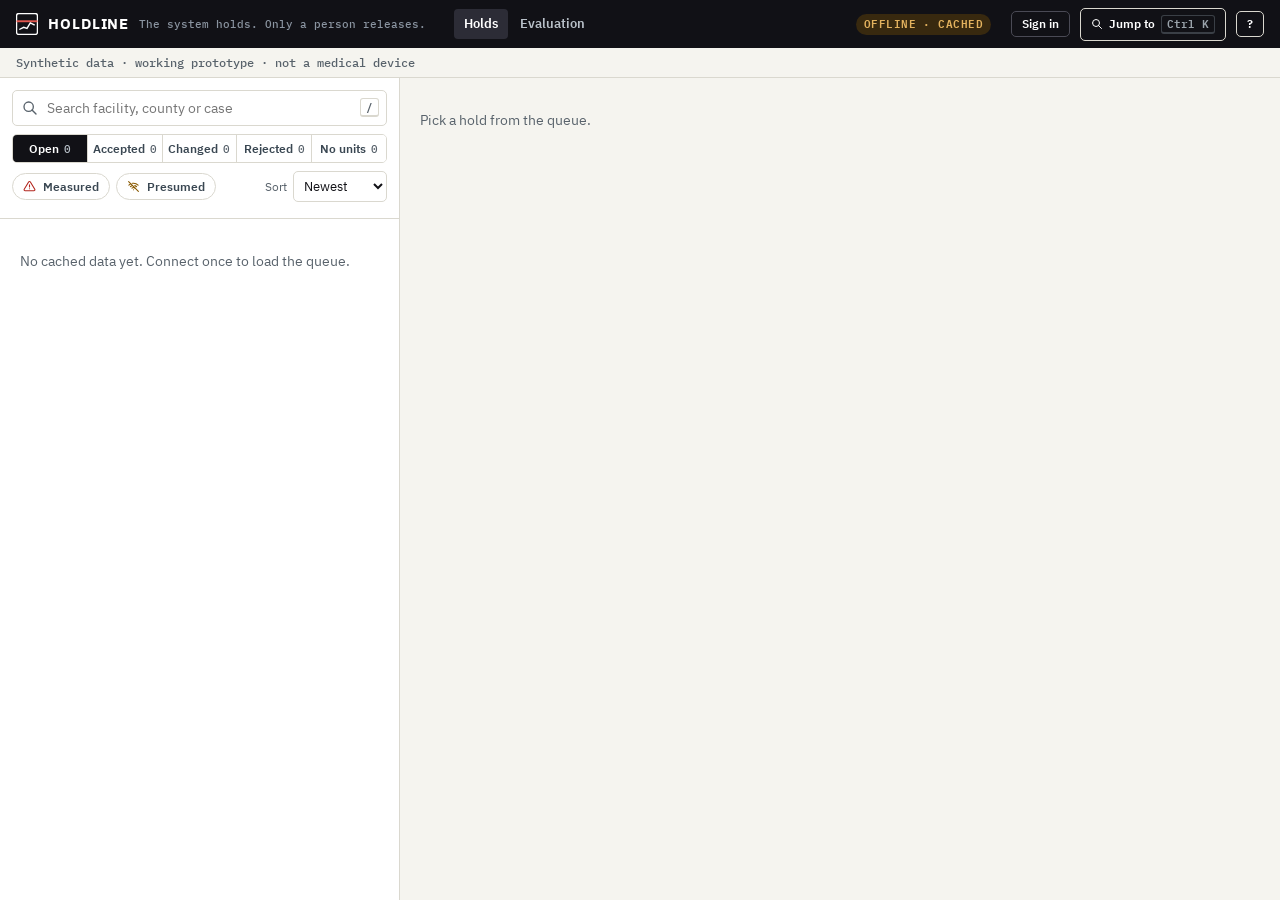
==== holdline/static/index.html @ f1679ca3 "Slide to release (85 % or flick projection, springs back, End+Enter, reduced-motion snap) as the onl" ====
<!doctype html><html lang="en"><head><meta charset="utf-8"><meta name="viewport" content="width=device-width,initial-scale=1">
<title>HOLDLINE · cold chain hold queue</title><link rel="stylesheet" href="fonts.css"><link rel="stylesheet" href="tokens.css"><link rel="stylesheet" href="app.css">
<link rel="stylesheet" href="phone.css"></head>
<body class="layout-split">
<!-- Icons: Tabler Icons, MIT, see LICENSE-tabler.txt -->
<svg class="sprite" aria-hidden="true" focusable="false"><symbol id="i-ex" viewBox="0 0 24 24" fill="none" stroke="currentColor" stroke-width="2" stroke-linecap="round" stroke-linejoin="round"><path d="M12 9v4" /><path d="M10.363 3.591l-8.106 13.534a1.914 1.914 0 0 0 1.636 2.871h16.214a1.914 1.914 0 0 0 1.636 -2.87l-8.106 -13.536a1.914 1.914 0 0 0 -3.274 0" /><path d="M12 16h.01" /></symbol><symbol id="i-gap" viewBox="0 0 24 24" fill="none" stroke="currentColor" stroke-width="2" stroke-linecap="round" stroke-linejoin="round"><path d="M12 18l.01 0" /><path d="M9.172 15.172a4 4 0 0 1 5.656 0" /><path d="M6.343 12.343a7.963 7.963 0 0 1 3.864 -2.14m4.163 .155a7.965 7.965 0 0 1 3.287 2" /><path d="M3.515 9.515a12 12 0 0 1 3.544 -2.455m3.101 -.92a12 12 0 0 1 10.325 3.374" /><path d="M3 3l18 18" /></symbol><symbol id="i-search" viewBox="0 0 24 24" fill="none" stroke="currentColor" stroke-width="2" stroke-linecap="round" stroke-linejoin="round"><path d="M3 10a7 7 0 1 0 14 0a7 7 0 1 0 -14 0" /><path d="M21 21l-6 -6" /></symbol><symbol id="i-back" viewBox="0 0 24 24" fill="none" stroke="currentColor" stroke-width="2" stroke-linecap="round" stroke-linejoin="round"><path d="M5 12l14 0" /><path d="M5 12l6 6" /><path d="M5 12l6 -6" /></symbol></svg>
<a class="skip" href="#case">Skip to case</a>
<header class="bar">
 <div class="brand"><svg width="22" height="22" viewBox="0 0 40 40" aria-hidden="true"><rect x="1" y="1" width="38" height="38" rx="4" fill="none" stroke="currentColor" stroke-width="2.5"/><line x1="1" y1="15" x2="39" y2="15" stroke="#E0574F" stroke-width="3.5"/><path d="M6 30 L14 26 L20 28 L26 18 L34 22" fill="none" stroke="currentColor" stroke-width="2.5"/></svg>
  <b>HOLDLINE</b><span class="sub">The system holds. Only a person releases.</span></div>
 <nav class="views" aria-label="Views"><a href="#/" data-view="queue" aria-current="page">Holds</a><a href="#/evaluation" data-view="evaluation">Evaluation</a></nav>
 <div class="right">
  <span id="net" class="pill ok" role="status">Online</span><span id="sync" class="pill un" hidden></span>
  <span id="who" class="who"></span>
  <button id="signin-open" class="btn sm" type="button">Sign in</button>
  <button id="cmd-open" class="btn sm ghost cmdbtn" type="button" aria-label="Command menu (Ctrl K)"><svg class="ic" aria-hidden="true"><use href="#i-search"/></svg><span>Jump to</span><kbd>Ctrl K</kbd></button>
  <button id="help-open" class="btn sm ghost" type="button" aria-label="Keyboard shortcuts" title="Keyboard shortcuts (?)">?</button>
 </div>
</header>
<div class="context" id="context">Synthetic data · working prototype · not a medical device</div>
<dialog id="signin" aria-labelledby="signin-t"><form id="login" method="dialog">
 <h2 id="signin-t">Sign in</h2>
 <p class="hint">Demo log-in. Synthetic users and PINs, not real authentication. Sessions end after 30 minutes idle.</p>
 <p class="hint">A duty officer can accept a hold (units stay quarantined). A qualified releaser can also release units, and needs a second qualified releaser to enter their PIN.</p>
 <label>User<select id="luser"><option value="demo.officer">demo.officer · duty officer</option><option value="demo.manager">demo.manager · qualified releaser</option><option value="demo.manager2">demo.manager2 · qualified releaser</option></select></label>
 <label>PIN<input id="lpin" type="password" inputmode="numeric" autocomplete="off" required></label>
 <p id="lmsg" class="err" role="alert"></p>
 <div class="row"><button class="btn primary" value="ok">Sign in</button><button class="btn ghost" value="cancel" formnovalidate type="button" id="signin-cancel">Cancel</button></div>
</form></dialog>
<dialog id="cmd" class="cmd" aria-label="Command menu"><input id="cmdq" type="text" role="combobox" aria-expanded="true" aria-controls="cmdlist" aria-autocomplete="list" placeholder="Jump to a hold or run an action" autocomplete="off"><ul id="cmdlist" role="listbox" aria-label="Results"></ul><p class="cmdfoot"><kbd>↑</kbd><kbd>↓</kbd> move <kbd>Enter</kbd> open <kbd>Esc</kbd> close</p></dialog>
<dialog id="about" class="about" aria-labelledby="about-t"><h2 id="about-t">About this prototype</h2>
 <p><b>What it is.</b> HOLDLINE is a hackathon prototype that puts blood units on hold after a fridge temperature problem and records who decided what. It is not a medical device and has not been reviewed by clinicians. Thresholds are chosen settings, not clinical limits.</p>
 <p><b>Data.</b> Every facility, unit, reading and user here is synthetic. Demo users are role names with public demo PINs.</p>
 <p><b>Privacy.</b> Nothing is collected or sent anywhere else. No analytics, no cookies, no third-party requests. This browser keeps the last data, your sign-in token, filters and any decision waiting to sync in local storage; signing out removes the token. SMS messages are previews only; nothing is sent.</p>
 <p><b>Who can do what.</b> A duty officer can keep a hold. A release needs a qualified releaser and a second qualified releaser's PIN, and a final slide to confirm.</p>
 <p><b>Open-source parts.</b> IBM Plex Sans and Mono (SIL Open Font License 1.1). Four Tabler outline icons (MIT). No other third-party code. Details in THIRD_PARTY.md in the repository.</p>
 <form method="dialog"><button class="btn">Close</button></form></dialog>
<dialog id="help" aria-labelledby="help-t"><h2 id="help-t">Keyboard</h2>
 <dl class="keys"><dt>/</dt><dd>Search the queue</dd><dt>j / k or ↓ / ↑</dt><dd>Next / previous hold</dd><dt>Enter</dt><dd>Open the highlighted hold</dd><dt>Esc</dt><dd>Back to the queue</dd><dt>← / →</dt><dd>Step through readings when the chart has focus</dd><dt>Ctrl K / ⌘ K</dt><dd>Command menu: jump to any hold or run an action</dd><dt>?</dt><dd>This list</dd></dl>
 <form method="dialog"><button class="btn">Close</button></form></dialog>
<main id="main">
 <section class="queue" id="queuepane" aria-label="Hold queue">
  <div class="qtools">
   <div class="search"><svg class="ic sic" aria-hidden="true"><use href="#i-search"/></svg><input id="q" type="search" placeholder="Search facility, county or case" aria-label="Search the queue" autocomplete="off"><kbd>/</kbd></div>
   <div class="seg" role="tablist" aria-label="Status" id="tabs"></div>
   <div class="filters" role="group" aria-label="Filters">
    <button class="fchip" data-f="EXCURSION" aria-pressed="false"><span class="g ex"><svg class="ic" aria-hidden="true"><use href="#i-ex"/></svg></span>Measured</button>
    <button class="fchip" data-f="GAP" aria-pressed="false"><span class="g un"><svg class="ic" aria-hidden="true"><use href="#i-gap"/></svg></span>Presumed</button>
    <label class="sort">Sort <select id="sort"><option value="new">Newest</option><option value="old">Oldest</option><option value="units">Most units</option></select></label>
   </div>
   <div class="qcount" id="qcount" aria-live="polite"></div>
  </div>
  <div class="list" id="list" role="listbox" aria-label="Holds" tabindex="0"></div>
 </section>
 <section class="case" id="case" tabindex="-1" aria-label="Case"><div class="empty">Pick a hold from the queue.</div></section>
 <section class="evaluation" id="evaluation" hidden aria-label="Evaluation"></section>
</main>
<div id="toasts" class="toasts"></div>
<script src="chart.js"></script>
<script src="app.js"></script></body></html>
---- holdline/static/fonts.css ----
@font-face{font-family:'IBM Plex Sans';font-weight:400;src:url(fonts/IBMPlexSans-Regular.woff2) format('woff2')}
@font-face{font-family:'IBM Plex Sans';font-weight:500;src:url(fonts/IBMPlexSans-Medium.woff2) format('woff2')}
@font-face{font-family:'IBM Plex Sans';font-weight:600;src:url(fonts/IBMPlexSans-SemiBold.woff2) format('woff2')}
@font-face{font-family:'IBM Plex Sans';font-weight:700;src:url(fonts/IBMPlexSans-Bold.woff2) format('woff2')}
@font-face{font-family:'IBM Plex Mono';font-weight:400;src:url(fonts/IBMPlexMono-Regular.woff2) format('woff2')}
@font-face{font-family:'IBM Plex Mono';font-weight:500;src:url(fonts/IBMPlexMono-Medium.woff2) format('woff2')}
@font-face{font-family:'IBM Plex Mono';font-weight:600;src:url(fonts/IBMPlexMono-SemiBold.woff2) format('woff2')}
@font-face{font-family:'IBM Plex Mono';font-weight:700;src:url(fonts/IBMPlexMono-Bold.woff2) format('woff2')}
---- holdline/static/tokens.css ----
/* HOLDLINE visual system v0.2 · draft · working name, team-neutral */
@import url('fonts.css');
:root{
  --ink:#111116; --ink-2:#3A4752; --ink-3:#6B7781;
  --paper:#F5F4EF; --surface:#FFFFFF; --rule:#DAD8CF; --rule-2:#ECEAE3;
  /* states: every state has colour + shape + word, never colour alone */
  --in-range:#1F6F55;   --in-range-bg:#E3EFE9;   /* circle, filled */
  --excursion:#B3261E;  --excursion-bg:#F8E3E0;  /* triangle, filled */
  --unverified:#8A5A00; --unverified-bg:#F5EBD3; /* dashed circle, hatched gaps */
  --verified:#1B4F8A;   --verified-bg:#E1EAF5;   /* square with tick */
  --held:#111116;       /* black bar: a person put the unit on hold */
  --band-safe:rgba(31,111,85,.08);
  --sans:'IBM Plex Sans',system-ui,sans-serif; --mono:'IBM Plex Mono',ui-monospace,monospace;
  --r:4px; --s1:4px; --s2:8px; --s3:12px; --s4:16px; --s5:24px; --s6:32px; --s7:48px;
}
*{box-sizing:border-box;margin:0;padding:0}
body{font-family:var(--sans);color:var(--ink);background:var(--paper);-webkit-font-smoothing:antialiased}
.mono{font-family:var(--mono)}
.cap{font:600 11px/1.2 var(--mono);letter-spacing:.08em;text-transform:uppercase;color:var(--ink-3)}
.chip{white-space:nowrap;display:inline-flex;align-items:center;gap:6px;font:600 12px/1 var(--mono);letter-spacing:.04em;padding:5px 8px;border-radius:var(--r);text-transform:uppercase}
.chip.ok{color:var(--in-range);background:var(--in-range-bg)}
.chip.ex{color:var(--excursion);background:var(--excursion-bg)}
.chip.un{color:var(--unverified);background:var(--unverified-bg)}
.chip.ve{color:var(--verified);background:var(--verified-bg)}
.chip.ho{color:#fff;background:var(--held)}
.btn{font:600 14px/1 var(--sans);padding:11px 16px;border-radius:var(--r);border:1px solid var(--ink);background:var(--surface);color:var(--ink)}
.btn.primary{background:var(--ink);color:#fff}
---- holdline/static/app.css ----
/* HOLDLINE app layout (ui/rethink). Original CSS on the existing tokens; no third-party styles.
   Three layouts share one DOM: split (default desktop), drawer and page (and phone, which is always page). */
:root{--ink-3:#58626B;--bar:48px;--ctx:30px;--qw:400px;--focus:0 0 0 2px #fff,0 0 0 4px var(--verified);--hover:#F4F3EE;--sel:#EAF0F8}
html,body{height:100%}
body{background:var(--surface);font-size:14px;line-height:1.45}
.sr{position:absolute;width:1px;height:1px;overflow:hidden;clip:rect(0 0 0 0);white-space:nowrap}
.skip{position:absolute;left:-999px;top:4px;z-index:50;background:#fff;padding:8px 12px}
.skip:focus{left:8px}
:focus-visible{outline:none;box-shadow:var(--focus);border-radius:3px}
button{font:inherit;color:inherit;cursor:pointer}
button:disabled{cursor:not-allowed;opacity:.45}
h1,h2{font-weight:600}
kbd{font:600 11px var(--mono);border:1px solid var(--rule);border-bottom-width:2px;border-radius:3px;padding:1px 5px;color:var(--ink-3);background:#fff}

/* top bar: one line, 48 px */
.bar{height:var(--bar);display:flex;align-items:center;gap:20px;padding:0 16px;background:var(--ink);color:#fff;position:sticky;top:0;z-index:20}
.brand{display:flex;align-items:center;gap:10px;white-space:nowrap}
.brand b{font-size:15px;letter-spacing:.06em}
.brand .sub{font:500 11px var(--mono);color:#8A94A0}
.views{display:flex;gap:2px;margin-left:8px}
.views a{color:#B8C0C8;text-decoration:none;font-weight:600;font-size:13px;padding:6px 10px;border-radius:4px}
.views a:hover{color:#fff;background:#24242C}
.views a[aria-current]{color:#fff;background:#2C2C36}
.right{margin-left:auto;display:flex;align-items:center;gap:10px}
.who{font-size:13px;color:#C9D0D6;display:flex;gap:6px;align-items:baseline}
.who b{color:#fff}
.link{background:none;border:0;color:#9DBBDF;text-decoration:underline;padding:0}
.pill{font:600 11px/1 var(--mono);letter-spacing:.04em;text-transform:uppercase;padding:5px 8px;border-radius:999px;white-space:nowrap}
.pill.ok{color:#7FC5A8;background:rgba(31,111,85,.28)}
.pill.un{color:#E3B25E;background:rgba(138,90,0,.32)}
.context{height:var(--ctx);display:flex;align-items:center;gap:4px;padding:0 16px;font:500 12px var(--mono);color:var(--ink-3);border-bottom:1px solid var(--rule);background:var(--paper);white-space:nowrap;overflow:hidden;text-overflow:ellipsis}
.context b{color:var(--ink)}
.okw{color:var(--in-range);font-weight:600}.badw,.exw{color:var(--excursion);font-weight:600}.unw{color:var(--unverified);font-weight:600}

/* buttons */
.btn{font:600 13px/1 var(--sans);padding:9px 14px;border-radius:5px;border:1px solid var(--ink);background:var(--surface);color:var(--ink);transition:background .12s}
.btn:hover:not(:disabled){background:var(--hover)}
.btn.sm{padding:6px 10px;font-size:12px}
.bar .btn{background:transparent;color:#fff;border-color:#4A4A55}
.bar .btn:hover{background:#24242C}
.btn.ghost{border-color:var(--rule)}
.btn.primary{background:var(--ink);color:#fff}
.btn.primary:hover:not(:disabled){background:#2C2C36}
.btn.danger{background:var(--excursion);border-color:var(--excursion);color:#fff}
.btn.danger:hover{background:#951F18}
.btn.wide{width:100%;padding:12px 14px}
.row{display:flex;gap:8px;flex-wrap:wrap;align-items:center}

/* main grid */
main{display:grid;grid-template-columns:var(--qw) minmax(0,1fr);height:calc(100vh - var(--bar) - var(--ctx))}
.queue{border-right:1px solid var(--rule);display:flex;flex-direction:column;min-height:0;background:var(--surface)}
.qtools{padding:12px 12px 8px;display:grid;gap:8px;border-bottom:1px solid var(--rule)}
.search{position:relative}
.search input{width:100%;font:14px var(--sans);padding:8px 34px 8px 10px;border:1px solid var(--rule);border-radius:5px;background:#fff}
.search input:focus{border-color:var(--verified);outline:none;box-shadow:0 0 0 3px var(--verified-bg)}
.search kbd{position:absolute;right:8px;top:8px}
.seg{display:flex;border:1px solid var(--rule);border-radius:5px;overflow:hidden}
.seg button{flex:1;border:0;border-right:1px solid var(--rule);background:#fff;padding:6px 2px;font:600 12px var(--sans);color:var(--ink-2);white-space:nowrap}
.seg button:last-child{border-right:0}
.seg button span{font:500 11px var(--mono);color:var(--ink-3);margin-left:2px}
.seg button[aria-selected=true]{background:var(--ink);color:#fff}
.seg button[aria-selected=true] span{color:#B8C0C8}
.filters{display:flex;gap:6px;align-items:center}
.fchip{display:inline-flex;gap:5px;align-items:center;border:1px solid var(--rule);background:#fff;border-radius:999px;padding:4px 10px;font-size:12px;font-weight:600;color:var(--ink-2)}
.fchip[aria-pressed=true]{border-color:var(--ink);background:var(--ink);color:#fff}
.fchip[aria-pressed=true] .g{color:#fff}
.sort{margin-left:auto;font-size:12px;color:var(--ink-3);display:flex;gap:6px;align-items:center}
.sort select,select{font:13px var(--sans);padding:5px 6px;border:1px solid var(--rule);border-radius:5px;background:#fff;color:var(--ink)}
.qcount{font:500 12px var(--mono);color:var(--ink-3)}
.g{font-size:12px;line-height:1}.g.ex{color:var(--excursion)}.g.un{color:var(--unverified)}

.list{overflow:auto;flex:1;min-height:0;outline:none}
.list:focus-visible{box-shadow:inset 0 0 0 2px var(--verified)}
.row{}
.list .row{display:grid;grid-template-columns:16px minmax(0,1fr) auto;gap:2px 8px;padding:9px 12px 9px 10px;border-bottom:1px solid var(--rule-2);border-left:3px solid transparent;cursor:pointer;flex-wrap:nowrap}
.list .row:hover{background:var(--hover)}
.list .row.hi{background:var(--hover);border-left-color:var(--ink-3)}
.list .row.sel{background:var(--sel);border-left-color:var(--verified)}
.list .row .g{grid-row:1/3;padding-top:3px}
.list .row .f{font-weight:600;white-space:nowrap;overflow:hidden;text-overflow:ellipsis}
.list .row .u{font:500 12px var(--mono);color:var(--ink-3);text-align:right;white-space:nowrap}
.list .row .u b{font-size:14px;color:var(--ink)}
.list .row .m{grid-column:2/4;font:500 12px var(--mono);color:var(--ink-3);white-space:nowrap;overflow:hidden;text-overflow:ellipsis}
.empty{color:var(--ink-3);padding:32px 20px}

/* case */
.case{overflow:auto;min-height:0;outline:none;background:var(--paper)}
.case[aria-busy=true] .sheet{opacity:.55;transition:opacity .15s .1s}
.sheet{max-width:1240px;padding:20px 28px 48px;display:grid;grid-template-columns:minmax(0,1fr) 320px;grid-template-areas:"head head" "facts facts" "chart dec" "units dec" "m1 dec" "m2 dec";gap:16px 20px;align-items:start}
.chead{grid-area:head}
.facts{grid-area:facts}.chartp{grid-area:chart}.unitsp{grid-area:units}.decide{grid-area:dec;position:sticky;top:16px}
.sheet>details.more:nth-of-type(2){grid-area:m1}
.sheet>details.more:nth-of-type(3){grid-area:m2}
.kick{display:inline-block;font:600 11px var(--mono);letter-spacing:.1em;text-transform:uppercase;padding:4px 8px;border-radius:4px}
.kick.hold{color:#fff;background:var(--excursion)}
.kick.done{color:var(--verified);background:var(--verified-bg)}
.kick.info{color:var(--ink-2);background:var(--rule-2)}
.chead h1{font-size:24px;line-height:1.2;margin:8px 0 4px;letter-spacing:-.01em}
.why{color:var(--ink-2);max-width:80ch}
.meta{display:flex;flex-wrap:wrap;gap:4px 14px;margin-top:6px;font:500 12px var(--mono);color:var(--ink-3)}
.backbtn{margin-right:10px;vertical-align:middle}
.facts{display:grid;grid-template-columns:repeat(5,minmax(0,1fr));border:1px solid var(--rule);border-radius:6px;background:#fff}
.facts div{padding:10px 14px;border-left:1px solid var(--rule-2)}
.facts div:first-child{border-left:0}
.facts dt{font:600 11px var(--mono);letter-spacing:.06em;text-transform:uppercase;color:var(--ink-3)}
.facts dd{font:600 20px/1.3 var(--mono);color:var(--ink)}
.facts dd small{font-size:12px;color:var(--ink-3)}
.panel{background:#fff;border:1px solid var(--rule);border-radius:6px;padding:14px 16px}
.panel h2{font-size:14px;display:flex;justify-content:space-between;margin-bottom:8px}
.panel h2 span{font:500 12px var(--mono);color:var(--ink-3)}
.note{font-size:12px;color:var(--ink-3);margin-top:6px}
.chart{margin:0}
.chart svg{width:100%;height:auto;display:block;border-radius:4px}
.chart .ax{font:500 11px var(--mono);fill:var(--ink-3)}
.chart .lim{fill:var(--excursion);font-weight:600}
.chart .curt{fill:var(--verified);font-weight:600}
.curread{font:600 12px var(--mono);color:var(--verified);min-height:18px}
details>summary{cursor:pointer;font-weight:600;font-size:13px;list-style:none;display:flex;align-items:center;gap:6px}
details>summary::-webkit-details-marker{display:none}
details>summary:before{content:"▸";font-size:11px;color:var(--ink-3);transition:transform .12s}
details[open]>summary:before{transform:rotate(90deg)}
.rtable{margin-top:8px}
.utools{display:flex;gap:6px;margin-bottom:8px}
.utools input{flex:1;font:13px var(--sans);padding:6px 8px;border:1px solid var(--rule);border-radius:5px}
.twrap{overflow:auto;max-height:520px;border:1px solid var(--rule-2);border-radius:4px}
.twrap.short{max-height:300px;margin-top:8px}
table{border-collapse:collapse;width:100%;font-size:13px}
thead th{position:sticky;top:0;background:#FAFAF7;text-align:left;font:600 11px var(--mono);letter-spacing:.05em;text-transform:uppercase;color:var(--ink-3);padding:7px 10px;border-bottom:1px solid var(--rule);z-index:1}
td.nw{white-space:nowrap}
td.mono{white-space:nowrap}
.also{white-space:nowrap}
td{padding:6px 10px;border-bottom:1px solid var(--rule-2);vertical-align:top}
tbody tr:hover{background:#FAFAF7}
tr.hot td{color:var(--excursion);font-weight:600}
td input[type=checkbox]{width:16px;height:16px;accent-color:var(--ink)}
.st{font:600 11px var(--mono);padding:2px 6px;border-radius:3px;background:var(--rule-2);color:var(--ink-2)}
.st.ON_HOLD{background:var(--ink);color:#fff}.st.RELEASED{background:var(--in-range-bg);color:var(--in-range)}.st.QUARANTINED{background:var(--excursion-bg);color:var(--excursion)}
.also{display:inline-block;margin-top:3px;font:600 11px var(--mono);color:var(--unverified);background:var(--unverified-bg);padding:1px 6px;border-radius:3px;text-decoration:none}
.also:hover{text-decoration:underline}
.audit{list-style:none;margin-top:10px;display:grid;gap:10px;font-size:12px;color:var(--ink-2)}
.audit .h{font:500 11px var(--mono);color:var(--ink-3)}
.sms{font:500 13px var(--mono);background:var(--ink);color:#fff;padding:10px 12px;border-radius:6px;margin-top:10px;max-width:46ch}

/* decision rail */
.decide{background:#fff;border:1px solid var(--ink);border-radius:6px;padding:16px;display:grid;gap:10px}
.decide h2{font-size:15px}
.lbl{font-weight:600;font-size:13px}
.lbl span{font-weight:500;color:var(--ink-3);font-size:12px}
textarea,input[type=password],input[type=search]{font:14px var(--sans)}
.decide textarea{width:100%;padding:8px 10px;border:1px solid var(--rule);border-radius:5px;resize:vertical}
.decide input[type=password]{padding:7px 8px;border:1px solid var(--rule);border-radius:5px;width:110px}
.release{border-top:1px solid var(--rule-2);padding-top:10px;display:grid;gap:8px}
.release[open]{gap:10px}
.selcount{font:600 12px var(--mono)}
.xwarn{font-size:12px;background:var(--unverified-bg);color:#5C3D00;border-left:3px solid var(--unverified);padding:8px 10px;border-radius:3px}
.warnchip{font-size:12px;background:var(--unverified-bg);color:#5C3D00;padding:6px 8px;border-radius:4px}
.failchip{font-size:12px;background:var(--excursion-bg);color:var(--excursion);padding:6px 8px;border-radius:4px}
.err{color:var(--excursion);font-size:13px;font-weight:600}
.err:empty{display:none}
.confirm{font-size:15px}
.quote{font-size:13px;color:var(--ink-2);border-left:3px solid var(--rule);padding-left:8px}
.small{font-size:12px}

/* evaluation */
.evaluation{grid-column:1/-1;overflow:auto;background:var(--paper)}
.evalwrap{max-width:980px;padding:28px}
.evalwrap h1{font-size:22px;margin-bottom:8px}
.evaltable{margin-top:16px;background:#fff;border:1px solid var(--rule)}
.evaltable th[scope=row]{text-align:left;padding:10px;font-weight:600;border-bottom:1px solid var(--rule-2)}
.evaltable td{padding:10px}
body[data-view=evaluation] .queue,body[data-view=evaluation] .case{display:none}

/* dialogs and toast */
dialog{border:1px solid var(--ink);border-radius:8px;padding:20px;max-width:380px;width:calc(100% - 32px)}
dialog::backdrop{background:rgba(17,17,22,.45)}
dialog h2{font-size:17px;margin-bottom:6px}
dialog label{display:grid;gap:4px;font-weight:600;font-size:13px;margin-top:10px}
dialog input,dialog select{font:14px var(--sans);padding:8px;border:1px solid var(--rule);border-radius:5px}
dialog .row{margin-top:14px}
.hint{font-size:12px;color:var(--ink-3)}
.keys{display:grid;grid-template-columns:auto 1fr;gap:6px 14px;margin:10px 0 16px;font-size:13px}
.keys dt{font:600 12px var(--mono)}
.upd-banner{position:fixed;left:16px;bottom:16px;background:var(--ink);color:#fff;padding:10px 14px;border-radius:6px;display:flex;gap:10px;align-items:center;z-index:45}
.upd-banner button{background:#fff;color:var(--ink);border:0;border-radius:4px;padding:5px 10px;font-weight:600}

/* alternative B: drawer. Queue is full width; the case slides over from the right. */
body[data-layout=drawer] main{grid-template-columns:minmax(0,1fr)}
body[data-layout=drawer] .case{position:fixed;top:calc(var(--bar) + var(--ctx));right:0;bottom:0;width:min(1080px,78vw);box-shadow:-12px 0 32px rgba(17,17,22,.18);transform:translateX(100%);transition:transform .18s ease;z-index:15}
body[data-layout=drawer][data-view=case] .case{transform:none}
body[data-layout=drawer] .sheet{grid-template-columns:minmax(0,1fr) 300px}

/* alternative C and phone: focused page. Queue or case, one at a time. */
body[data-layout=page] main{grid-template-columns:minmax(0,1fr)}
body[data-layout=page][data-view=case] .queue{display:none}
body[data-layout=page]:not([data-view=case]) .case{display:none}
body[data-layout=page] .queue{max-width:none}

@media (max-width:1280px){
 .sheet{grid-template-columns:minmax(0,1fr);grid-template-areas:"head" "facts" "chart" "dec" "units" "m1" "m2"}
 .decide{position:static}
 .facts{grid-template-columns:repeat(3,minmax(0,1fr))}
 .facts div:nth-child(4){border-left:0}
 .facts div:nth-child(n+4){border-top:1px solid var(--rule-2)}
}

@media (prefers-reduced-motion:reduce){*,*:before{transition:none!important;animation:none!important;scroll-behavior:auto!important}}
@media (forced-colors:active){.list .row.sel{outline:2px solid Highlight}.kick,.pill{border:1px solid}}


/* first view */
.overview{max-width:980px;padding:40px 40px 48px}
.eyebrow{font:600 11px var(--mono);letter-spacing:.12em;text-transform:uppercase;color:var(--excursion)}
.overview h1{font-size:30px;line-height:1.2;letter-spacing:-.02em;margin:10px 0 12px;max-width:26ch;font-weight:600}
.overview h1 span{font-family:var(--mono);font-weight:600}
.overview .why{font-size:15px;max-width:64ch}
.ocards{display:grid;grid-template-columns:repeat(auto-fit,minmax(200px,1fr));gap:12px;margin:28px 0 20px}
.ocard{display:grid;gap:4px;padding:14px 16px;background:#fff;border:1px solid var(--rule);border-radius:8px;text-decoration:none;color:var(--ink);transition:border-color .12s,box-shadow .12s,transform .12s}
.ocard:hover{border-color:var(--ink);box-shadow:0 6px 18px rgba(17,17,22,.08);transform:translateY(-1px)}
.ocard .ok{font:600 11px var(--mono);letter-spacing:.08em;text-transform:uppercase;color:var(--ink-3)}
.ocard b{font-size:15px;line-height:1.25}
.ocard .ov{font:600 20px var(--mono)}
.ocard .on{font-size:12px;color:var(--ink-3)}
.ostats{display:flex;gap:28px;border-top:1px solid var(--rule);padding-top:14px}
.ostats dt{font:600 11px var(--mono);letter-spacing:.08em;text-transform:uppercase;color:var(--ink-3)}
.ostats dd{font:600 16px var(--mono)}
.chart .ev{fill:var(--excursion);font-weight:600}

.chart .ax{font-size:11px}
.chart .gapt{fill:var(--unverified);font-weight:600;font-size:12px;paint-order:stroke;stroke:#fff;stroke-width:4px}
.ocard{grid-template-rows:auto 1fr auto auto}
.ocard .ov{font-size:18px}

td.c-unit{white-space:normal;min-width:200px}
/* icons (Tabler, MIT) */
.ic{width:1em;height:1em;vertical-align:-.14em;flex:none}
.g .ic{width:15px;height:15px}
.list .row .g .ic{width:16px;height:16px}
.why .g .ic{width:16px;height:16px;vertical-align:-3px}
.search .sic{position:absolute;left:10px;top:50%;transform:translateY(-50%);width:16px;height:16px;color:var(--ink-3);pointer-events:none}
.search input{padding-left:34px}
.backbtn .ic{width:15px;height:15px}
.fchip .g .ic{width:13px;height:13px;vertical-align:-2px;margin-right:2px}
/* figures line up in lists and facts */
.list,.facts,.ostats,.ocard .ov,.unitsp{font-variant-numeric:tabular-nums}
.sprite{position:absolute;width:0;height:0;overflow:hidden}
/* roles and permissions */
.roles{margin-top:14px;border-top:1px solid var(--rule-2);padding-top:10px;font-size:13px}
.roles summary{cursor:pointer;color:var(--ink-2);list-style-position:inside}
.roles ul{list-style:none;margin:8px 0 6px;padding:0;display:grid;gap:4px}
.roles li{padding-left:20px;position:relative;line-height:1.35}
.roles li.can::before{content:"";position:absolute;left:3px;top:.35em;width:8px;height:5px;border-left:2px solid var(--verified);border-bottom:2px solid var(--verified);transform:rotate(-45deg)}
.roles li.cannot::before{content:"";position:absolute;left:2px;top:.55em;width:11px;height:2px;background:var(--excursion)}
.roles li.cannot{color:var(--ink-2)}
.roles .why2{color:var(--ink-3);font-size:12px;margin:4px 0 0}
/* toasts (after Sonner) */
.toasts{position:fixed;left:50%;bottom:18px;transform:translateX(-50%);display:flex;flex-direction:column;gap:8px;z-index:60;width:min(460px,calc(100% - 24px));pointer-events:none}
.toast{pointer-events:auto;display:flex;align-items:flex-start;gap:12px;background:var(--ink);color:#fff;padding:11px 12px 11px 16px;border-radius:8px;font-size:13px;line-height:1.4;box-shadow:0 10px 30px rgba(17,17,22,.22),0 1px 0 rgba(255,255,255,.06) inset;opacity:0;transform:translateY(10px) scale(.98);transition:opacity .16s ease,transform .2s cubic-bezier(.2,.8,.2,1)}
.toast.in{opacity:1;transform:none}.toast.out{opacity:0;transform:translateY(6px) scale(.98)}
.toast.bad{background:var(--excursion)}
.toast .tm{flex:1}.toast .tx{background:none;border:0;color:inherit;opacity:.7;font-size:18px;line-height:1;cursor:pointer;padding:0 2px}.toast .tx:hover{opacity:1}
/* command menu (after cmdk) */
.cmd{padding:0;width:min(620px,calc(100% - 24px));border:1px solid var(--rule);border-radius:12px;box-shadow:0 24px 70px rgba(17,17,22,.28);margin-top:12vh;overflow:hidden}
.cmd::backdrop{background:rgba(17,17,22,.35)}
.cmd input{width:100%;border:0;border-bottom:1px solid var(--rule);font:16px var(--sans);padding:16px 18px;outline:none}
.cmd ul{list-style:none;margin:0;padding:6px;max-height:min(420px,55vh);overflow:auto}
.cmd li[role=option]{padding:9px 12px;border-radius:7px;cursor:pointer;display:flex;justify-content:space-between;gap:12px;font-size:14px}
.cmd li[role=option] span{color:var(--ink-3);font:12px var(--mono);white-space:nowrap;overflow:hidden;text-overflow:ellipsis}
.cmd li[aria-selected=true]{background:var(--paper)}
.cmd .cg{padding:10px 12px 4px;font:600 11px var(--mono);letter-spacing:.08em;text-transform:uppercase;color:var(--ink-3)}
.cmdfoot{margin:0;padding:8px 14px;border-top:1px solid var(--rule);font-size:12px;color:var(--ink-3);display:flex;gap:6px;align-items:center}
.cmdbtn{display:inline-flex;align-items:center;gap:6px;color:#C9CED3}.cmdbtn kbd{background:transparent;color:#9AA3AB;border-color:#3A3F46}
/* micro-interactions: quick, physical, and off for reduced motion */
.btn{transition:background-color .12s,border-color .12s,transform .08s}
.btn:active:not(:disabled){transform:scale(.97)}
.list .row{transition:background-color .1s}
/* phone decision bar */
.decidebar{display:none}

@media (prefers-reduced-motion:reduce){.toast,.btn,.list .row{transition:none}.btn:active:not(:disabled){transform:none}}
/* loading skeleton, shown only when a case takes longer than 300 ms */
.skel{padding:24px 28px;display:grid;gap:12px;max-width:1100px}
.skel i{display:block;border-radius:6px;background:linear-gradient(90deg,#E6E4DC 0,#F3F2EC 40%,#E6E4DC 80%);background-size:300% 100%;animation:shimmer 1.1s linear infinite}
.skel .s1{width:140px;height:22px}.skel .s2{width:min(520px,80%);height:30px}.skel .s3{width:min(680px,90%);height:16px}
.skel .sg{display:grid;grid-template-columns:repeat(5,1fr);gap:10px}.skel .sg i{height:62px}
.skel .sb{display:grid;grid-template-columns:1fr 320px;gap:16px}.skel .sc{height:280px}.skel .sd{height:200px}
@keyframes shimmer{to{background-position:-300% 0}}
@media (prefers-reduced-motion:reduce){.skel i{animation:none}}
.sr-only{position:absolute;width:1px;height:1px;overflow:hidden;clip:rect(0 0 0 0);white-space:nowrap}
/* slide to release */
.slide{--p:0%;position:relative;height:52px;border-radius:26px;background:#F3E3E1;border:1px solid #E7C3BF;overflow:hidden;margin:6px 0 4px}
.slide .sfill{position:absolute;inset:0 auto 0 0;width:calc(26px + (100% - 52px) * var(--p) / 100%);background:var(--excursion);opacity:.18;pointer-events:none}
.slide .slab{position:absolute;inset:0;display:flex;align-items:center;justify-content:center;font:600 14px var(--sans);color:var(--excursion);pointer-events:none;padding-left:40px}
.slide input{-webkit-appearance:none;appearance:none;position:absolute;inset:0;width:100%;height:100%;margin:0;background:transparent;cursor:grab;touch-action:none}
.slide input:active{cursor:grabbing}
.slide input::-webkit-slider-runnable-track{height:100%;background:transparent}
.slide input::-moz-range-track{height:100%;background:transparent}
.slide input::-webkit-slider-thumb{-webkit-appearance:none;width:44px;height:44px;margin-top:3px;border-radius:50%;background:var(--excursion);box-shadow:0 2px 8px rgba(160,30,25,.35);border:0;background-image:url("data:image/svg+xml,%3Csvg xmlns='http://www.w3.org/2000/svg' viewBox='0 0 24 24' fill='none' stroke='white' stroke-width='2.4' stroke-linecap='round' stroke-linejoin='round'%3E%3Cpath d='M9 6l6 6l-6 6'/%3E%3C/svg%3E");background-size:22px;background-repeat:no-repeat;background-position:center}
.slide input::-moz-range-thumb{width:44px;height:44px;border-radius:50%;background:var(--excursion);border:0}
.slide input:focus-visible{outline:none}
.slide:focus-within{box-shadow:var(--focus)}
.slide.done{background:var(--excursion)}.slide.done .slab{color:#fff}
/* review progress */
.steps{list-style:none;display:flex;flex-wrap:wrap;gap:6px 18px;margin:12px 0 4px;padding:0;font-size:12.5px;color:var(--ink-3)}
.steps li{display:flex;align-items:center;gap:7px;position:relative}
.steps li+li::before{content:"";width:14px;height:1px;background:var(--rule);margin-right:4px}
.steps .dot{width:18px;height:18px;border-radius:50%;display:inline-grid;place-items:center;font:600 10px var(--mono);border:1px solid var(--rule);background:#fff}
.steps .done{color:var(--ink-2)}.steps .done .dot{background:var(--verified);border-color:var(--verified);color:#fff}
.steps .now{color:var(--ink);font-weight:600}.steps .now .dot{border:2px solid var(--ink)}
.steps .skip{text-decoration:line-through;opacity:.6}
.about{max-width:560px}.about p{font-size:14px;line-height:1.5;margin:0 0 10px}
---- holdline/static/phone.css ----
/* HOLDLINE phone and narrow-screen rules (760 px and below). Seam for parallel work: phone layout lives here,
   loaded after app.css so it wins at equal specificity. */
@media (max-width:760px){
 .brand .sub,.views a[data-view=evaluation]{display:none}
 .bar{gap:10px;padding:0 10px}
 .views{margin-left:0}
 .context{font-size:11px;padding:0 10px}
 main{height:calc(100vh - var(--bar) - var(--ctx))}
 .sheet{padding:14px 12px 40px;gap:12px}
 .chead h1{font-size:20px}
 .facts{grid-template-columns:repeat(2,minmax(0,1fr))}
 .facts div{border-left:0;border-top:1px solid var(--rule-2)}
 .facts div:nth-child(-n+2){border-top:0}
 .facts div:nth-child(even){border-left:1px solid var(--rule-2)}
 .facts dd{font-size:17px}
 .seg button{font-size:11px}
 .twrap{max-height:none}
 .who span,.who b{display:none}
 .bar .btn.sm{padding:5px 8px}
 .context{white-space:nowrap}
}
@media (max-width:380px){#help-open{display:none}.brand b{font-size:14px}}
@media (max-width:760px){.overview{padding:20px 14px}.overview h1{font-size:22px}}
@media (max-width:760px){
 .unitsp thead{display:none}
 .unitsp tbody tr{display:grid;grid-template-columns:auto minmax(0,1fr) auto;grid-template-areas:"sel unit st" "sel meta meta";gap:2px 10px;padding:9px 10px;border-bottom:1px solid var(--rule-2)}
 .unitsp td{border:0;padding:0}
 .unitsp .c-sel{grid-area:sel;padding-top:2px}
 .unitsp .c-unit{grid-area:unit;white-space:normal}
 .unitsp .c-st{grid-area:st}
 .unitsp .c-comp,.unitsp .c-grp,.unitsp .c-exp{grid-row:2;font-size:12px;color:var(--ink-3)}
 .unitsp .c-comp{grid-column:2;justify-self:start}
 .unitsp .c-grp{grid-column:2;justify-self:center}
 .unitsp .c-exp{grid-column:2/4;justify-self:end}
 .chart .ax{font-size:17px}.chart .gapt{font-size:18px}
}
@media (max-width:760px){
 .cmdbtn{display:none}
 .decidebar{display:flex;justify-content:space-between;align-items:center;position:sticky;bottom:10px;margin:12px 0 0;width:100%;padding:14px 16px;border:0;border-radius:10px;background:var(--ink);color:#fff;font:600 15px var(--sans);box-shadow:0 10px 26px rgba(17,17,22,.25);z-index:5;grid-column:1/-1;order:99}
 .decidebar span{font:12px var(--mono);color:#C9CED3}
}
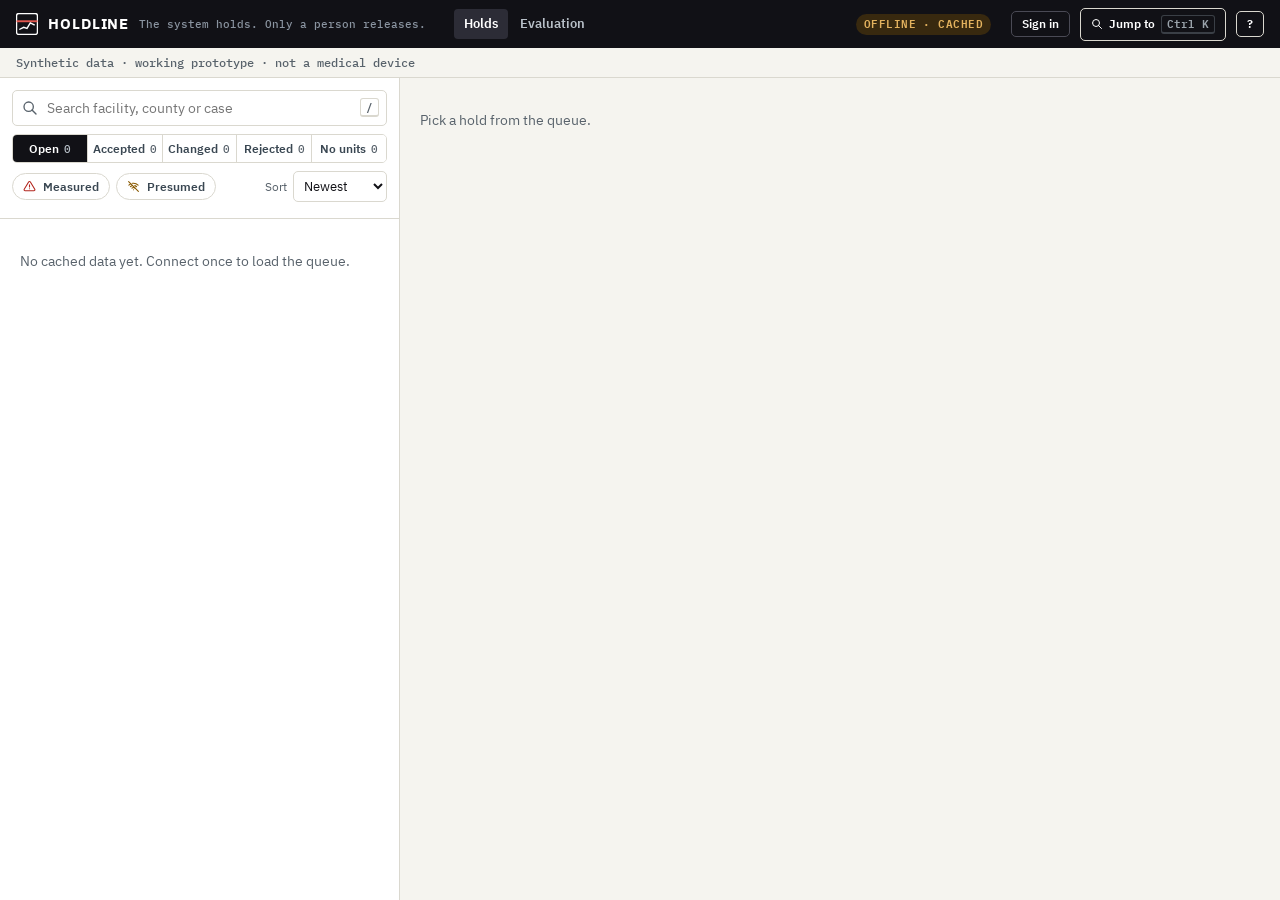
==== commit ef7c161f: "Morning-after overview: one night of fridge strips, with excursion and logger-gap marks and a table." ====
--- a/holdline/static/index.html
+++ b/holdline/static/index.html
@@ -36,7 +36,7 @@
  <p><b>Open-source parts.</b> IBM Plex Sans and Mono (SIL Open Font License 1.1). Four Tabler outline icons (MIT). No other third-party code. Details in THIRD_PARTY.md in the repository.</p>
  <form method="dialog"><button class="btn">Close</button></form></dialog>
 <dialog id="help" aria-labelledby="help-t"><h2 id="help-t">Keyboard</h2>
- <dl class="keys"><dt>/</dt><dd>Search the queue</dd><dt>j / k or ↓ / ↑</dt><dd>Next / previous hold</dd><dt>Enter</dt><dd>Open the highlighted hold</dd><dt>Esc</dt><dd>Back to the queue</dd><dt>← / →</dt><dd>Step through readings when the chart has focus</dd><dt>Ctrl K / ⌘ K</dt><dd>Command menu: jump to any hold or run an action</dd><dt>?</dt><dd>This list</dd></dl>
+ <dl class="keys"><dt>/</dt><dd>Search the queue</dd><dt>j / k or ↓ / ↑</dt><dd>Next / previous hold</dd><dt>Enter</dt><dd>Open the highlighted hold</dd><dt>Esc</dt><dd>Back to the queue</dd><dt>← / →</dt><dd>Step through readings when the chart has focus</dd><dt>↑ / ↓ on a fridge strip</dt><dd>Previous / next fridge on the morning view</dd><dt>Ctrl K / ⌘ K</dt><dd>Command menu: jump to any hold or run an action</dd><dt>?</dt><dd>This list</dd></dl>
  <form method="dialog"><button class="btn">Close</button></form></dialog>
 <main id="main">
  <section class="queue" id="queuepane" aria-label="Hold queue">
@@ -57,4 +57,5 @@
 </main>
 <div id="toasts" class="toasts"></div>
 <script src="chart.js"></script>
+<script src="overview.js"></script>
 <script src="app.js"></script></body></html>
--- a/holdline/static/app.css
+++ b/holdline/static/app.css
@@ -308,3 +308,26 @@
 .steps .now{color:var(--ink);font-weight:600}.steps .now .dot{border:2px solid var(--ink)}
 .steps .skip{text-decoration:line-through;opacity:.6}
 .about{max-width:560px}.about p{font-size:14px;line-height:1.5;margin:0 0 10px}
+/* morning-after fridge strips */
+.overview.morning h1{max-width:36ch}
+.mlegend{display:flex;flex-wrap:wrap;gap:14px;margin:16px 0 8px;font:600 12px var(--mono);color:var(--ink-2)}
+.mlegend .mdot{display:inline-block;width:14px;height:10px;border-radius:2px;margin-right:6px;vertical-align:-1px}
+.mlegend .mdot.ex{background:var(--excursion)}
+.mlegend .mdot.hot{background:var(--excursion);clip-path:polygon(50% 0,100% 50%,50% 100%,0 50%)}
+.mlegend .mdot.gap{background:repeating-linear-gradient(45deg,var(--unverified),var(--unverified) 1px,transparent 1px,transparent 4px);border:1px solid var(--unverified)}
+.mlegend .mdot.safe{background:var(--band-safe);border:1px solid var(--rule)}
+.mstrips{display:grid;gap:10px;margin:12px 0 18px}
+.mfridge{background:#fff;border:1px solid var(--rule);border-radius:8px;padding:10px 12px 8px}
+.mstrip{display:grid;gap:2px;text-decoration:none;color:inherit;border-radius:6px}
+.mstrip:hover{background:var(--hover)}
+.mhead{display:flex;justify-content:space-between;gap:12px;align-items:baseline;flex-wrap:wrap}
+.mhead b{font-size:15px}
+.mmeta{font:12px var(--mono);color:var(--ink-3)}
+.mstrip svg{width:100%;height:auto;display:block}
+.mstrip .ax{font:11px var(--mono);fill:var(--ink-3)}
+.mholds{list-style:none;margin:4px 0 0;padding:0;display:flex;flex-wrap:wrap;gap:6px}
+.mholds a{font:12px var(--mono);color:var(--ink-2);text-decoration:none;border:1px solid var(--rule);border-radius:99px;padding:3px 8px;background:var(--paper)}
+.mholds a:hover{border-color:var(--ink);color:var(--ink)}
+.mtable{margin:8px 0 22px}
+.subeye{margin-top:8px}
+@media (prefers-reduced-motion:reduce){.mstrip,.mholds a{transition:none}}
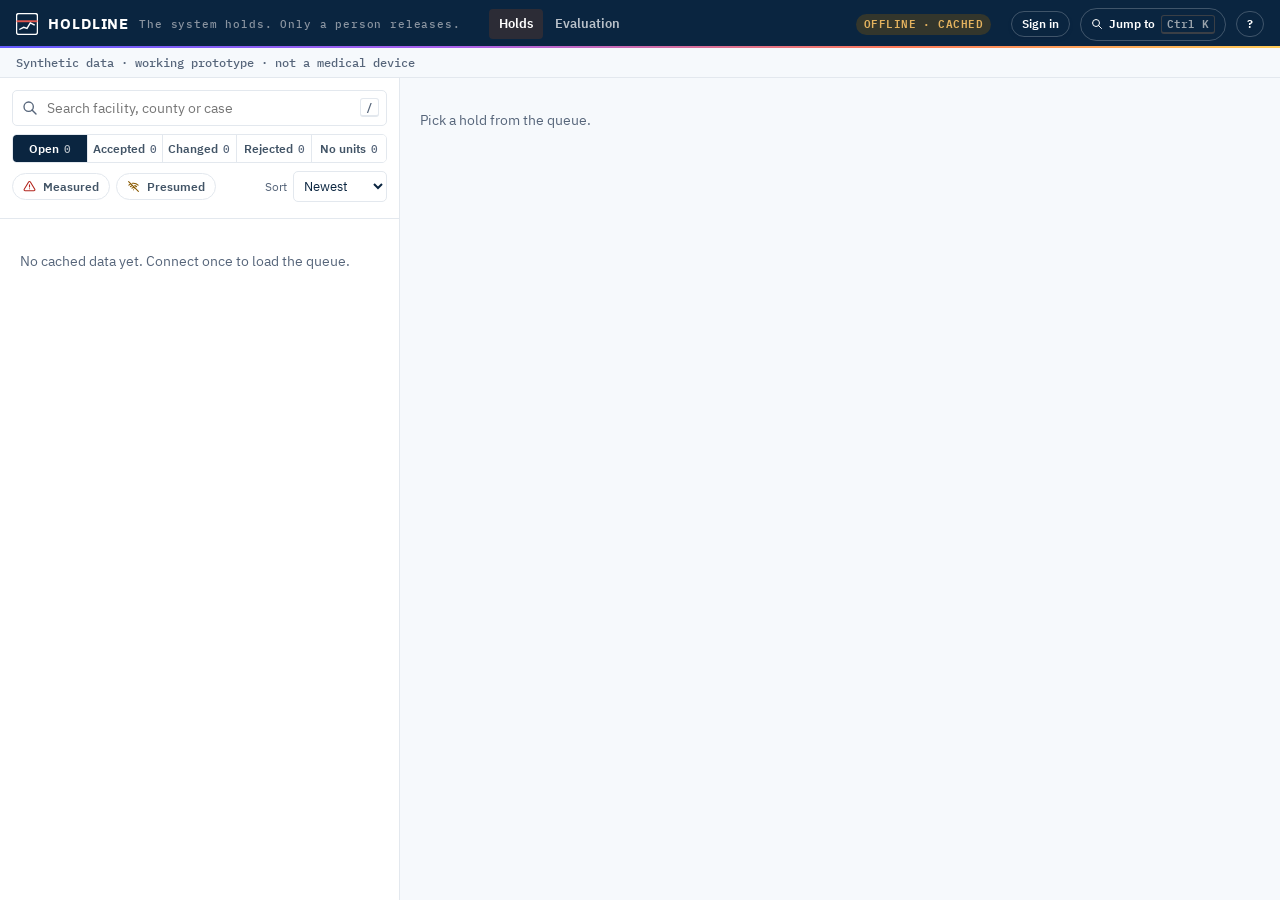
==== commit 631578e8: "Merge Grok 2 morning-after overview (ef7c161) with honest night label; Stripe-Dashboard-style theme " ====
--- a/holdline/static/index.html
+++ b/holdline/static/index.html
@@ -1,5 +1,5 @@
 <!doctype html><html lang="en"><head><meta charset="utf-8"><meta name="viewport" content="width=device-width,initial-scale=1">
-<title>HOLDLINE · cold chain hold queue</title><link rel="stylesheet" href="fonts.css"><link rel="stylesheet" href="tokens.css"><link rel="stylesheet" href="app.css">
+<title>HOLDLINE · cold chain hold queue</title><link rel="stylesheet" href="fonts.css"><link rel="stylesheet" href="tokens.css"><link rel="stylesheet" href="app.css"><link rel="stylesheet" href="theme.css">
 <link rel="stylesheet" href="phone.css"></head>
 <body class="layout-split">
 <!-- Icons: Tabler Icons, MIT, see LICENSE-tabler.txt -->
--- a/holdline/static/theme.css
+++ b/holdline/static/theme.css
@@ -0,0 +1,69 @@
+/* HOLDLINE theme, after the publicly praised Stripe Dashboard and stripe.com visual language:
+   deep navy ink, blurple brand, cool slate text, soft layered shadows, 8 px radii, generous spacing,
+   a hand-built mesh-gradient brand band. Rebuilt from scratch: no Stripe code, logo, font or image.
+   Safety colours (excursion red, logger-silent amber, released green) are unchanged and stay
+   paired with shape and word. All text pairs checked at 4.5:1 or better. */
+:root{
+  --ink:#0A2540; --ink-2:#425466; --ink-3:#56657A;
+  --paper:#F6F9FC; --surface:#FFFFFF; --rule:#E3E8EE; --rule-2:#EEF2F6;
+  --brand:#635BFF; --brand-ink:#533AFD; --brand-bg:#F0EEFF;
+  --verified:#533AFD; --verified-bg:#F0EEFF;
+  --r:8px;
+  --sh-1:0 1px 1px rgba(10,37,64,.04),0 2px 5px -1px rgba(50,50,93,.10),0 1px 3px -1px rgba(0,0,0,.08);
+  --sh-2:0 13px 27px -5px rgba(50,50,93,.18),0 8px 16px -8px rgba(0,0,0,.20);
+  --focus:0 0 0 3px rgba(99,91,255,.45);
+  --ease:cubic-bezier(.2,.8,.2,1);
+}
+body{background:var(--paper)}
+
+/* top bar: navy with a thin brand gradient rule */
+.bar{background:#0A2540;box-shadow:inset 0 -2px 0 0 transparent;border-bottom:0}
+.bar::after{content:"";position:absolute;left:0;right:0;bottom:0;height:2px;background:linear-gradient(90deg,#635BFF,#A960EE 35%,#FF7A59 70%,#FFCB57);pointer-events:none}
+.bar .brand svg rect,.bar .brand svg path{stroke:#fff}
+.bar .brand{letter-spacing:.06em}
+.bar .btn{border-color:rgba(255,255,255,.22);border-radius:999px}
+.bar .btn:hover{background:rgba(255,255,255,.10)}
+.context{background:var(--paper);border-bottom-color:var(--rule)}
+
+/* buttons: pill primary in blurple, soft secondary */
+.btn{border-radius:var(--r);border-color:var(--rule);box-shadow:var(--sh-1);transition:transform .08s var(--ease),box-shadow .15s var(--ease),background .15s var(--ease)}
+.btn:hover{box-shadow:var(--sh-2)}
+.btn.primary{background:var(--brand);border-color:var(--brand);color:#fff}
+.btn.primary:hover{background:#5851EA}
+.btn.ghost{box-shadow:none}
+.btn.danger{border-radius:var(--r)}
+
+/* surfaces */
+.queue{background:var(--surface);border-right-color:var(--rule)}
+.panel,.decide,.facts,dl.facts{border:0;border-radius:12px;box-shadow:var(--sh-1);background:#fff}
+.decide{box-shadow:var(--sh-2);border:0}
+.sheet{gap:24px 28px;padding:28px 36px 64px}
+.chead h1{font-size:30px;letter-spacing:-.015em;color:var(--ink)}
+.steps .done .dot{background:var(--brand-ink);border-color:var(--brand-ink)}
+
+/* landing: mesh-gradient brand band across the whole work pane, behind the headline */
+#case:has(.overview){background:
+   radial-gradient(38% 260px at 6% 0,rgba(169,96,238,.40),transparent 70%),
+   radial-gradient(34% 260px at 36% 0,rgba(99,91,255,.38),transparent 70%),
+   radial-gradient(30% 240px at 70% 0,rgba(255,122,89,.30),transparent 70%),
+   radial-gradient(26% 220px at 98% 0,rgba(255,203,87,.34),transparent 70%),
+   var(--paper)}
+.overview h1{color:var(--ink)}
+/* motion: cards rise in once, staggered; off under reduced motion */
+@media (prefers-reduced-motion:no-preference){
+  .ocard,.ostats>*{animation:rise .42s var(--ease) both}
+  .ocard:nth-child(2),.ostats>*:nth-child(2){animation-delay:.05s}
+  .ocard:nth-child(3),.ostats>*:nth-child(3){animation-delay:.10s}
+  .ocard:nth-child(4),.ostats>*:nth-child(4){animation-delay:.15s}
+  .ocard{transition:transform .18s var(--ease),box-shadow .18s var(--ease)}
+  .ocard:hover{transform:translateY(-2px)}
+  .sheet{animation:fadein .2s var(--ease) both}
+}
+@keyframes rise{from{opacity:0;transform:translateY(8px)}to{opacity:1;transform:none}}
+@keyframes fadein{from{opacity:.0}to{opacity:1}}
+.ocard{border:0;border-radius:12px;box-shadow:var(--sh-1);background:#fff}
+.ocard:hover{box-shadow:var(--sh-2)}
+
+/* queue rows: brand selection */
+#list .row.sel{background:var(--brand-bg);box-shadow:inset 3px 0 0 var(--brand)}
+.overview .eyebrow{color:var(--brand-ink)}
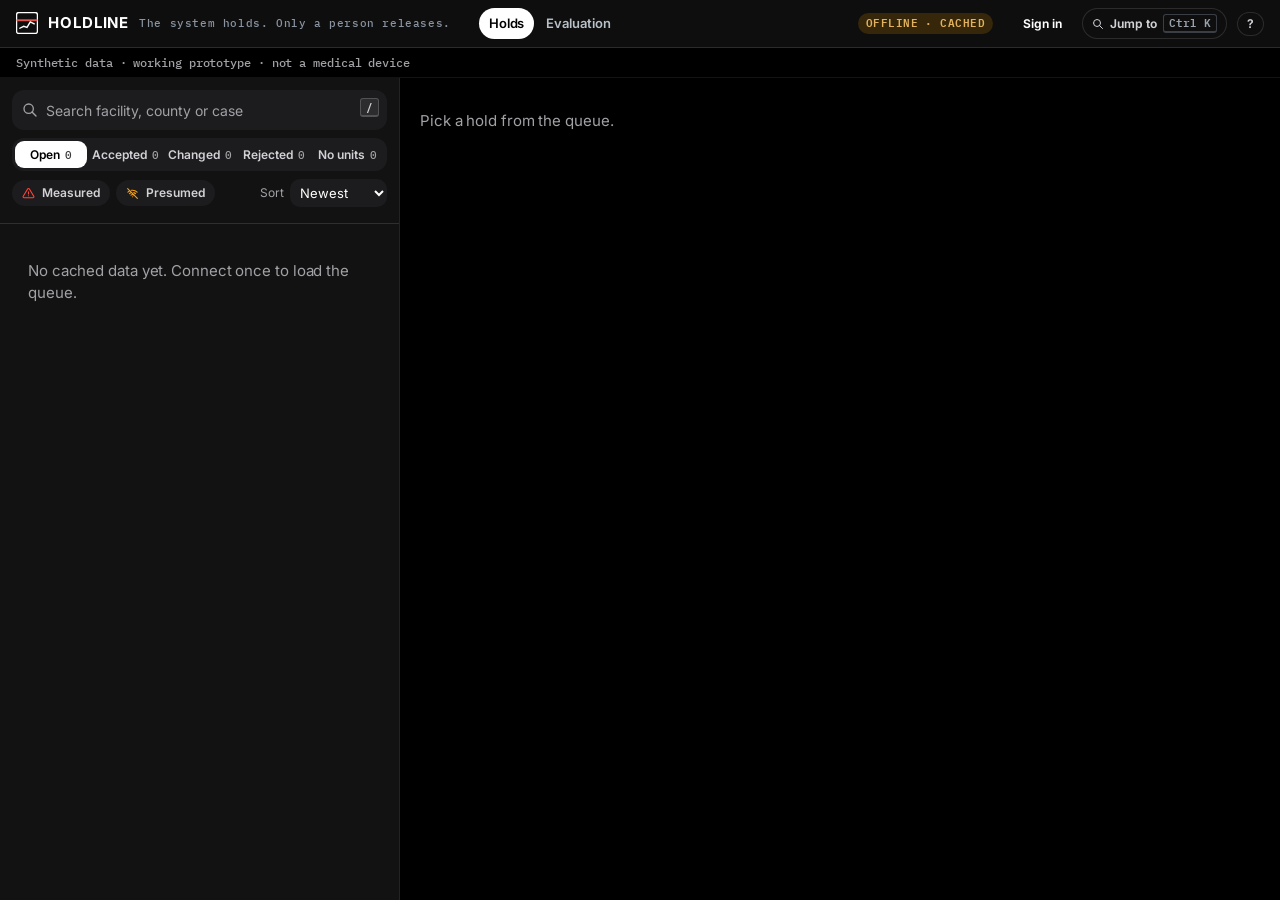
==== commit 58c90430: "Night shift theme after Spotify, Revolut and Apple iOS dark mode: near-black surfaces, vivid gradien" ====
--- a/holdline/static/index.html
+++ b/holdline/static/index.html
@@ -33,7 +33,7 @@
  <p><b>Data.</b> Every facility, unit, reading and user here is synthetic. Demo users are role names with public demo PINs.</p>
  <p><b>Privacy.</b> Nothing is collected or sent anywhere else. No analytics, no cookies, no third-party requests. This browser keeps the last data, your sign-in token, filters and any decision waiting to sync in local storage; signing out removes the token. SMS messages are previews only; nothing is sent.</p>
  <p><b>Who can do what.</b> A duty officer can keep a hold. A release needs a qualified releaser and a second qualified releaser's PIN, and a final slide to confirm.</p>
- <p><b>Open-source parts.</b> IBM Plex Sans and Mono (SIL Open Font License 1.1). Four Tabler outline icons (MIT). No other third-party code. Details in THIRD_PARTY.md in the repository.</p>
+ <p><b>Open-source parts.</b> Inter and IBM Plex Mono (SIL Open Font License 1.1). Four Tabler outline icons (MIT). No other third-party code. Details in THIRD_PARTY.md in the repository.</p>
  <form method="dialog"><button class="btn">Close</button></form></dialog>
 <dialog id="help" aria-labelledby="help-t"><h2 id="help-t">Keyboard</h2>
  <dl class="keys"><dt>/</dt><dd>Search the queue</dd><dt>j / k or ↓ / ↑</dt><dd>Next / previous hold</dd><dt>Enter</dt><dd>Open the highlighted hold</dd><dt>Esc</dt><dd>Back to the queue</dd><dt>← / →</dt><dd>Step through readings when the chart has focus</dd><dt>↑ / ↓ on a fridge strip</dt><dd>Previous / next fridge on the morning view</dd><dt>Ctrl K / ⌘ K</dt><dd>Command menu: jump to any hold or run an action</dd><dt>?</dt><dd>This list</dd></dl>
--- a/holdline/static/theme.css
+++ b/holdline/static/theme.css
@@ -1,69 +1,181 @@
-/* HOLDLINE theme, after the publicly praised Stripe Dashboard and stripe.com visual language:
-   deep navy ink, blurple brand, cool slate text, soft layered shadows, 8 px radii, generous spacing,
-   a hand-built mesh-gradient brand band. Rebuilt from scratch: no Stripe code, logo, font or image.
-   Safety colours (excursion red, logger-silent amber, released green) are unchanged and stay
-   paired with shape and word. All text pairs checked at 4.5:1 or better. */
+/* HOLDLINE theme "Night shift": a vivid dark theme after three publicly praised interfaces:
+   Spotify (near-black #121212 surfaces, bold saturated accents, big rounded cards),
+   Revolut (deep dark with vivid blue/violet gradient cards and chunky numbers),
+   Apple iOS dark mode (system colours #0A84FF #30D158 #FF453A #FF9F0A, SF-style type scale,
+   translucent glass panels, spring motion). Rebuilt from scratch: no code, logos, fonts or images from them.
+   Type: Inter variable (OFL, vendored) as the SF stand-in.
+   Safety colours keep one meaning each: red = danger/hold, green = safe/released, orange = logger silent,
+   always with a shape and a word. Blue and violet are brand only. Text pairs checked at 4.5:1 or better. */
+@font-face{font-family:"Inter";src:url("fonts/Inter-latin-wght.woff2") format("woff2");font-weight:100 900;font-style:normal;font-display:swap}
 :root{
-  --ink:#0A2540; --ink-2:#425466; --ink-3:#56657A;
-  --paper:#F6F9FC; --surface:#FFFFFF; --rule:#E3E8EE; --rule-2:#EEF2F6;
-  --brand:#635BFF; --brand-ink:#533AFD; --brand-bg:#F0EEFF;
-  --verified:#533AFD; --verified-bg:#F0EEFF;
-  --r:8px;
-  --sh-1:0 1px 1px rgba(10,37,64,.04),0 2px 5px -1px rgba(50,50,93,.10),0 1px 3px -1px rgba(0,0,0,.08);
-  --sh-2:0 13px 27px -5px rgba(50,50,93,.18),0 8px 16px -8px rgba(0,0,0,.20);
-  --focus:0 0 0 3px rgba(99,91,255,.45);
-  --ease:cubic-bezier(.2,.8,.2,1);
+  color-scheme:dark;
+  --sans:"Inter",system-ui,-apple-system,"Segoe UI",sans-serif;
+  --paper:#000000; --surface:#121212; --surface-2:#1C1C1E; --surface-3:#2C2C2E;
+  --ink:#FFFFFF; --ink-2:#D1D1D6; --ink-3:#A1A1A6;
+  --rule:rgba(255,255,255,.12); --rule-2:rgba(255,255,255,.07);
+  --excursion:#FF453A; --excursion-bg:rgba(255,69,58,.16);
+  --in-range:#30D158; --in-range-bg:rgba(48,209,88,.15);
+  --unverified:#FF9F0A; --unverified-bg:rgba(255,159,10,.16);
+  --verified:#409CFF; --verified-bg:rgba(10,132,255,.18);
+  --brand:#0A84FF; --brand-2:#BF5AF2; --brand-3:#5E5CE6;
+  --band-safe:rgba(48,209,88,.10);
+  --held:#FFFFFF;
+  --hover:rgba(255,255,255,.06); --sel:rgba(10,132,255,.16);
+  --r:14px;
+  --focus:0 0 0 2px #000,0 0 0 4px #409CFF;
+  --spring:linear(0,.009,.035 2.1%,.141 4.4%,.723 12.9%,.938 16.7%,1.017 19.4%,1.067,1.099 24.3%,1.107 26.2%,1.099,1.077 30.8%,1.019 37.4%,.995 41.5%,.983 46.1%,.985 55%,1.001 70%,1);
+  --glass:rgba(28,28,30,.72);
 }
-body{background:var(--paper)}
+/* Apple-style type scale: display 40/44 -0.022em, title 28/34 -0.018em, headline 17/22 600, body 15/22, caption 12/16 */
+body{background:var(--paper);color:var(--ink);font-family:var(--sans);font-size:15px;line-height:1.47;font-feature-settings:"cv11","ss01";letter-spacing:-.006em}
+.list,.facts,.ostats,.ocard .ov,.unitsp,td,.mono,dd{font-variant-numeric:tabular-nums}
+h1,h2,h3{font-family:var(--sans)}
+.skip{background:#FFFFFF;color:#000}
+kbd{background:var(--surface-3);color:var(--ink-2);border-color:rgba(255,255,255,.18)}
 
-/* top bar: navy with a thin brand gradient rule */
-.bar{background:#0A2540;box-shadow:inset 0 -2px 0 0 transparent;border-bottom:0}
-.bar::after{content:"";position:absolute;left:0;right:0;bottom:0;height:2px;background:linear-gradient(90deg,#635BFF,#A960EE 35%,#FF7A59 70%,#FFCB57);pointer-events:none}
+/* top bar: glass */
+.bar{background:rgba(18,18,18,.78);-webkit-backdrop-filter:saturate(180%) blur(20px);backdrop-filter:saturate(180%) blur(20px);border-bottom:1px solid var(--rule)}
+.bar .brand{font-weight:800;letter-spacing:.04em}
 .bar .brand svg rect,.bar .brand svg path{stroke:#fff}
-.bar .brand{letter-spacing:.06em}
-.bar .btn{border-color:rgba(255,255,255,.22);border-radius:999px}
-.bar .btn:hover{background:rgba(255,255,255,.10)}
-.context{background:var(--paper);border-bottom-color:var(--rule)}
+.views a{border-radius:999px}
+.views a:hover{background:rgba(255,255,255,.08)}
+.views a[aria-current]{background:#fff;color:#000}
+.bar .btn{border-color:rgba(255,255,255,.2);border-radius:999px;color:#fff}
+.bar .btn:hover:not(:disabled){background:rgba(255,255,255,.1)}
+.context{background:var(--paper);color:var(--ink-3);border-bottom:1px solid var(--rule-2)}
+.context b{color:#fff}
+.link{color:var(--verified)}
 
-/* buttons: pill primary in blurple, soft secondary */
-.btn{border-radius:var(--r);border-color:var(--rule);box-shadow:var(--sh-1);transition:transform .08s var(--ease),box-shadow .15s var(--ease),background .15s var(--ease)}
-.btn:hover{box-shadow:var(--sh-2)}
-.btn.primary{background:var(--brand);border-color:var(--brand);color:#fff}
-.btn.primary:hover{background:#5851EA}
-.btn.ghost{box-shadow:none}
-.btn.danger{border-radius:var(--r)}
+/* buttons: pills */
+.btn{border-radius:999px;background:var(--surface-3);color:#fff;border:0;font-weight:650;transition:transform .35s var(--spring),background .15s}
+.btn:hover:not(:disabled){background:#3A3A3C}
+.btn:active:not(:disabled){transform:scale(.96)}
+.btn.primary{background:#0066CC;color:#fff}
+.btn.primary:hover:not(:disabled){background:#0A74E0}
+.btn.ghost{background:transparent;color:var(--ink-2);box-shadow:inset 0 0 0 1px var(--rule)}
+.btn.danger{background:#D70015;color:#fff}
 
-/* surfaces */
-.queue{background:var(--surface);border-right-color:var(--rule)}
-.panel,.decide,.facts,dl.facts{border:0;border-radius:12px;box-shadow:var(--sh-1);background:#fff}
-.decide{box-shadow:var(--sh-2);border:0}
-.sheet{gap:24px 28px;padding:28px 36px 64px}
-.chead h1{font-size:30px;letter-spacing:-.015em;color:var(--ink)}
-.steps .done .dot{background:var(--brand-ink);border-color:var(--brand-ink)}
+/* queue */
+.queue{background:var(--surface);border-right:1px solid var(--rule-2)}
+.search input{background:var(--surface-2);color:#fff;border:0;border-radius:12px;height:40px}
+.search input::placeholder{color:var(--ink-3)}
+.search input:focus{box-shadow:var(--focus)}
+.seg{background:var(--surface-2);border:0;border-radius:12px;padding:3px;gap:2px}
+.seg button{background:transparent;border:0;border-radius:9px;color:var(--ink-2)}
+.seg button[aria-selected=true]{background:#fff;color:#000}
+.seg button[aria-selected=true] span{color:#3A3A3C}
+.fchip{background:var(--surface-2);border:0;color:var(--ink-2)}
+.fchip[aria-pressed=true]{background:#fff;color:#000}
+.fchip[aria-pressed=true] .g{color:#000}
+.sort select,select{background:var(--surface-2);color:#fff;border:0;border-radius:10px}
+.list{padding:4px 8px 16px}
+.list .row{border:0;border-radius:12px;margin:2px 0;padding:12px 12px 12px 10px}
+.list .row:hover,.list .row.hi{background:var(--hover)}
+.list .row.hi{box-shadow:inset 0 0 0 1px var(--rule)}
+.list .row.sel{background:linear-gradient(90deg,rgba(10,132,255,.28),rgba(94,92,230,.14));box-shadow:inset 3px 0 0 var(--brand)}
+.list .row .f{color:#fff}
+.list .row .u b{font-size:17px;font-weight:750;color:#fff}
 
-/* landing: mesh-gradient brand band across the whole work pane, behind the headline */
-#case:has(.overview){background:
-   radial-gradient(38% 260px at 6% 0,rgba(169,96,238,.40),transparent 70%),
-   radial-gradient(34% 260px at 36% 0,rgba(99,91,255,.38),transparent 70%),
-   radial-gradient(30% 240px at 70% 0,rgba(255,122,89,.30),transparent 70%),
-   radial-gradient(26% 220px at 98% 0,rgba(255,203,87,.34),transparent 70%),
-   var(--paper)}
-.overview h1{color:var(--ink)}
-/* motion: cards rise in once, staggered; off under reduced motion */
+/* case */
+.case{background:var(--paper)}
+.sheet{gap:24px 28px;padding:28px 36px 72px}
+.kick{border-radius:999px;padding:6px 12px;font-weight:700}
+.kick.hold{background:var(--excursion);color:#000}
+.kick.done{background:var(--verified-bg);color:var(--verified)}
+.kick.info{background:var(--surface-3);color:var(--ink-2)}
+.chead h1{font-size:40px;line-height:1.1;font-weight:750;letter-spacing:-.022em;margin:14px 0 8px}
+.steps .dot{background:var(--surface-2);border-color:var(--rule);color:var(--ink-2)}
+.steps .done .dot{background:var(--brand);border-color:var(--brand);color:#fff}
+.steps .now .dot{border-color:#fff;color:#fff}
+.steps li+li::before{background:var(--rule)}
+.facts{gap:12px;background:transparent;border:0}
+.facts div{background:var(--surface-2);border:0;border-radius:18px;padding:16px 18px}
+.facts dt{color:var(--ink-3);font-family:var(--sans);letter-spacing:.02em;text-transform:none;font-size:12px;font-weight:600}
+.facts dd{font-family:var(--sans);font-size:34px;line-height:1.1;font-weight:750;letter-spacing:-.025em;color:#fff;margin-top:4px}
+.facts dd small{color:var(--ink-3);font-size:13px;font-weight:600}
+.panel{background:var(--surface);border:0;border-radius:22px;padding:20px 22px}
+.panel h2{font-size:17px;font-weight:650}
+.panel h2 span{color:var(--ink-3)}
+
+/* chart on dark */
+.chart .ax{fill:var(--ink-3)}.chart .ev,.chart .lim{fill:#FF6961}.chart .curt{fill:var(--verified)}
+.chart line{stroke:rgba(255,255,255,.10)}
+.chart .gapt{stroke:#121212}
+
+/* tables */
+.twrap{border:0;border-radius:14px;box-shadow:inset 0 0 0 1px var(--rule)}
+thead th{background:var(--surface-2);color:var(--ink-3);border-bottom:1px solid var(--rule)}
+td{border-bottom-color:var(--rule-2);padding:11px 12px}
+tbody tr:hover{background:var(--hover)}
+td input[type=checkbox]{accent-color:#0A84FF}
+.st.ON_HOLD{background:#fff;color:#000}
+
+/* decision panel: glass with a vivid header glow */
+.decide{background:var(--glass);-webkit-backdrop-filter:saturate(180%) blur(24px);backdrop-filter:saturate(180%) blur(24px);border:1px solid var(--rule);border-radius:24px;padding:24px;gap:14px;overflow:hidden;position:sticky}
+.decide::before{content:"";position:absolute;inset:-40% -20% auto -20%;height:180px;background:radial-gradient(50% 60% at 30% 50%,rgba(10,132,255,.30),transparent 70%),radial-gradient(40% 60% at 75% 40%,rgba(191,90,242,.26),transparent 70%);pointer-events:none;z-index:0}
+.decide>*{position:relative;z-index:1}
+.decide h2{font-size:22px;font-weight:750;letter-spacing:-.018em}
+.decide textarea,.decide input[type=password],.decide select{background:rgba(0,0,0,.35);color:#fff;border:1px solid var(--rule);border-radius:12px}
+.decide textarea::placeholder{color:var(--ink-3)}
+.decide textarea:focus,.decide input:focus,.decide select:focus{outline:none;box-shadow:var(--focus)}
+.decide .btn{padding:14px 18px;font-size:15px}
+.decide .note{background:var(--unverified-bg);color:#FFD08A;border-left-color:var(--unverified)}
+.roles li.can::before{border-color:var(--in-range)}
+.slide{background:rgba(255,69,58,.14);border:1px solid rgba(255,69,58,.4)}
+.slide .slab{color:#FF8A80}
+.slide input::-webkit-slider-thumb{background-color:#D70015}
+.slide.done{background:#D70015}
+.sms{background:var(--surface-3)}
+.toast{background:rgba(44,44,46,.92);-webkit-backdrop-filter:blur(20px);backdrop-filter:blur(20px);border:1px solid var(--rule);border-radius:16px}
+.upd-banner{background:var(--surface-3)}
+.upd-banner button{background:#fff;color:#000}
+dialog{background:var(--surface-2);color:#fff;border:1px solid var(--rule);border-radius:22px}
+dialog::backdrop{background:rgba(0,0,0,.6);-webkit-backdrop-filter:blur(6px);backdrop-filter:blur(6px)}
+.evaltable{background:var(--surface);border-color:var(--rule)}
+
+/* landing: Revolut-style vivid cards and chunky numbers */
+.overview h1{font-size:44px;line-height:1.08;font-weight:800;letter-spacing:-.028em;color:#fff}
+.overview .eyebrow{color:#64D2FF;font-family:var(--sans);font-weight:700;letter-spacing:.06em}
+.overview .why,.overview .lede{color:var(--ink-2)}
+.ocards{gap:14px}
+.ocard{border:0;border-radius:24px;padding:20px 20px 18px;color:#fff;min-height:170px;box-shadow:0 20px 40px -20px rgba(0,0,0,.8)}
+.ocard:nth-child(1){background:linear-gradient(140deg,#0058D0 0%,#5E5CE6 100%)}
+.ocard:nth-child(2){background:linear-gradient(140deg,#5E5CE6 0%,#8E3FD8 100%)}
+.ocard:nth-child(3){background:linear-gradient(140deg,#E88A00 0%,#FFB340 100%)}
+.ocard:nth-child(4){background:linear-gradient(140deg,#8E1B5B 0%,#D6336C 100%)}
+.ocard .ok{color:rgba(255,255,255,.85);font-family:var(--sans);font-weight:700}
+.ocard b{color:#fff;font-size:17px}
+.ocard .ov{font-family:var(--sans);font-size:30px;font-weight:800;letter-spacing:-.025em;color:#fff}
+.ocard .on{color:rgba(255,255,255,.85)}
+.ocard:nth-child(3) .ok,.ocard:nth-child(3) b,.ocard:nth-child(3) .ov,.ocard:nth-child(3) .on{color:#000}
+.ostats dt{color:var(--ink-3)}.ostats dd{color:#fff;font-family:var(--sans);font-size:28px;font-weight:800;letter-spacing:-.02em}
+.ostats{border-top-color:var(--rule)}
+.mfridge{background:var(--surface);border:0;border-radius:20px;padding:14px 16px 12px}
+.mstrip:hover{background:var(--hover)}
+.mholds a{background:var(--surface-2);border-color:var(--rule);color:var(--ink-2)}
+.mholds a:hover{border-color:#fff;color:#fff}
+.mlegend{color:var(--ink-2)}
+
+/* spring motion; all off under reduced motion */
 @media (prefers-reduced-motion:no-preference){
-  .ocard,.ostats>*{animation:rise .42s var(--ease) both}
-  .ocard:nth-child(2),.ostats>*:nth-child(2){animation-delay:.05s}
-  .ocard:nth-child(3),.ostats>*:nth-child(3){animation-delay:.10s}
-  .ocard:nth-child(4),.ostats>*:nth-child(4){animation-delay:.15s}
-  .ocard{transition:transform .18s var(--ease),box-shadow .18s var(--ease)}
-  .ocard:hover{transform:translateY(-2px)}
-  .sheet{animation:fadein .2s var(--ease) both}
+  .ocard,.facts div,.mfridge{animation:rise .7s var(--spring) both}
+  .ocard:nth-child(2),.facts div:nth-child(2){animation-delay:.04s}
+  .ocard:nth-child(3),.facts div:nth-child(3){animation-delay:.08s}
+  .ocard:nth-child(4),.facts div:nth-child(4){animation-delay:.12s}
+  .facts div:nth-child(5){animation-delay:.16s}
+  .ocard{transition:transform .5s var(--spring)}
+  .ocard:hover{transform:translateY(-4px) scale(1.01)}
 }
-@keyframes rise{from{opacity:0;transform:translateY(8px)}to{opacity:1;transform:none}}
-@keyframes fadein{from{opacity:.0}to{opacity:1}}
-.ocard{border:0;border-radius:12px;box-shadow:var(--sh-1);background:#fff}
-.ocard:hover{box-shadow:var(--sh-2)}
-
-/* queue rows: brand selection */
-#list .row.sel{background:var(--brand-bg);box-shadow:inset 3px 0 0 var(--brand)}
-.overview .eyebrow{color:var(--brand-ink)}
+@keyframes rise{from{opacity:0;transform:translateY(14px) scale(.98)}to{opacity:1;transform:none}}
+@media (prefers-reduced-motion:reduce){.btn{transition:none}}
+@media (forced-colors:active){.ocard{border:1px solid}}
+.chart .evl,.chart text.ev{fill:#FF6961}.roles summary{display:list-item}
+@media (max-width:760px){
+  html body .decidebar{background:rgba(0,102,204,.92);-webkit-backdrop-filter:blur(20px);backdrop-filter:blur(20px);color:#fff;border-radius:18px;border:0}
+  html body .decidebar span,html body .decidebar small{color:rgba(255,255,255,.85)}
+  html body .chead h1{font-size:28px;letter-spacing:-.018em}
+  html body .facts dd{font-size:28px}
+  html body .overview h1{font-size:32px}
+  html body .sheet{padding:16px 16px 96px}
+}
+.xwarn,.warnchip{background:var(--unverified-bg)!important;color:#FFD08A!important;border-color:var(--unverified)!important}.also{color:#FFB340;background:rgba(255,159,10,.14)}
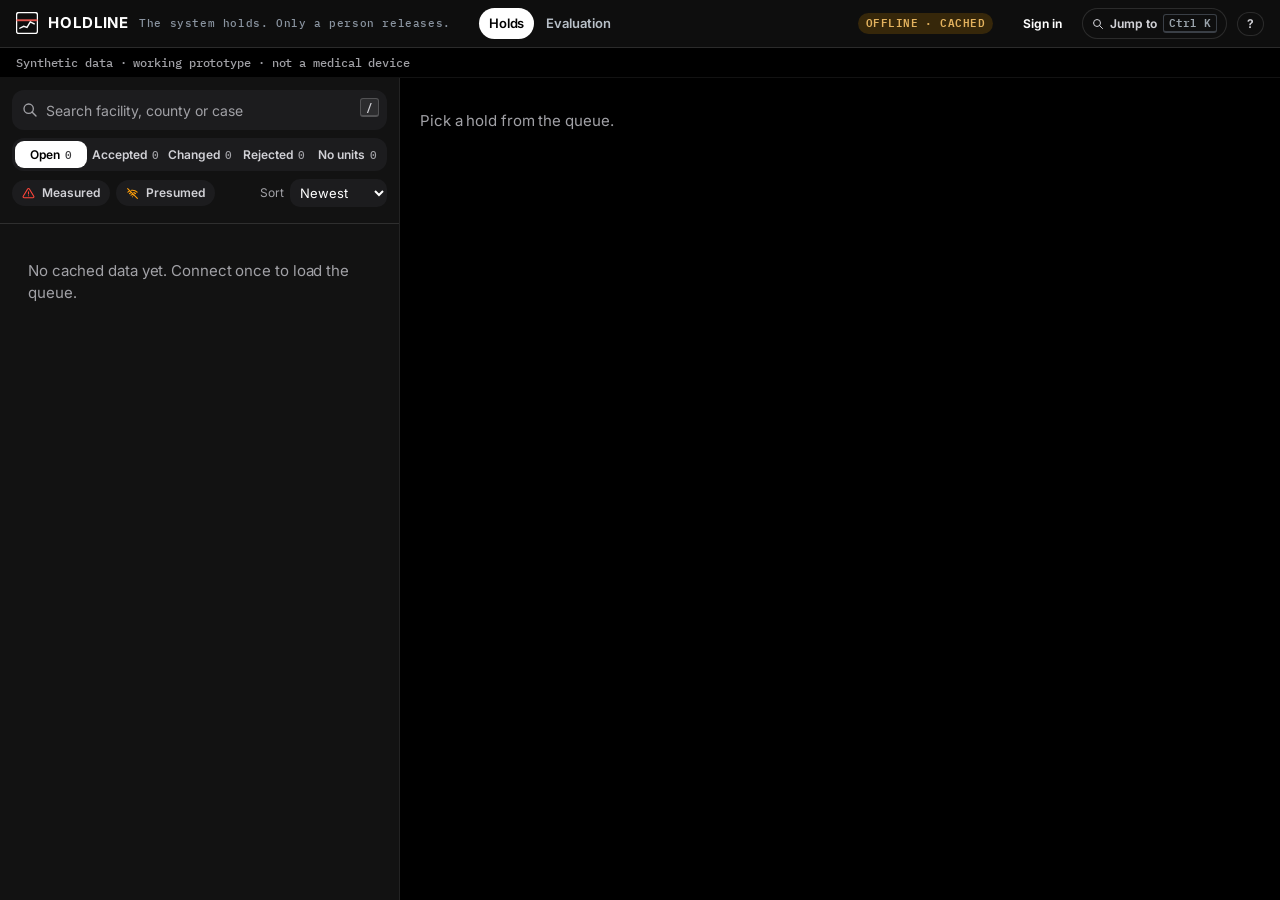
==== commit f6f4eb4f: "Phone: overview is the first view with the queue below in one scroll; content clears the decide bar " ====
--- a/holdline/static/index.html
+++ b/holdline/static/index.html
@@ -1,4 +1,4 @@
-<!doctype html><html lang="en"><head><meta charset="utf-8"><meta name="viewport" content="width=device-width,initial-scale=1">
+<!doctype html><html lang="en"><head><meta charset="utf-8"><meta name="viewport" content="width=device-width,initial-scale=1,viewport-fit=cover">
 <title>HOLDLINE · cold chain hold queue</title><link rel="stylesheet" href="fonts.css"><link rel="stylesheet" href="tokens.css"><link rel="stylesheet" href="app.css"><link rel="stylesheet" href="theme.css">
 <link rel="stylesheet" href="phone.css"></head>
 <body class="layout-split">
--- a/holdline/static/phone.css
+++ b/holdline/static/phone.css
@@ -39,3 +39,13 @@
  .decidebar{display:flex;justify-content:space-between;align-items:center;position:sticky;bottom:10px;margin:12px 0 0;width:100%;padding:14px 16px;border:0;border-radius:10px;background:var(--ink);color:#fff;font:600 15px var(--sans);box-shadow:0 10px 26px rgba(17,17,22,.25);z-index:5;grid-column:1/-1;order:99}
  .decidebar span{font:12px var(--mono);color:#C9CED3}
 }
+/* Phone first view: with no hold open, the landing overview comes first and the queue follows below it,
+   in one scroll. Decide bar clears content: bottom padding = bar (about 52 px) + 56 px + the safe-area inset. */
+@media (max-width:760px){
+ body[data-layout=page]:not([data-view=case]) main{display:flex;flex-direction:column;overflow-y:auto;-webkit-overflow-scrolling:touch}
+ body[data-layout=page]:not([data-view=case]) .case:has(.overview){display:block;order:-1;flex:none;overflow:visible;height:auto;border:0}
+ body[data-layout=page]:not([data-view=case]) .queue{flex:none;min-height:0;overflow:visible;border-top:1px solid var(--rule)}
+ body[data-layout=page]:not([data-view=case]) .list{overflow:visible;flex:none}
+ html body .sheet{padding-bottom:calc(52px + 56px + env(safe-area-inset-bottom))}
+ .decidebar{bottom:calc(10px + env(safe-area-inset-bottom))}
+}
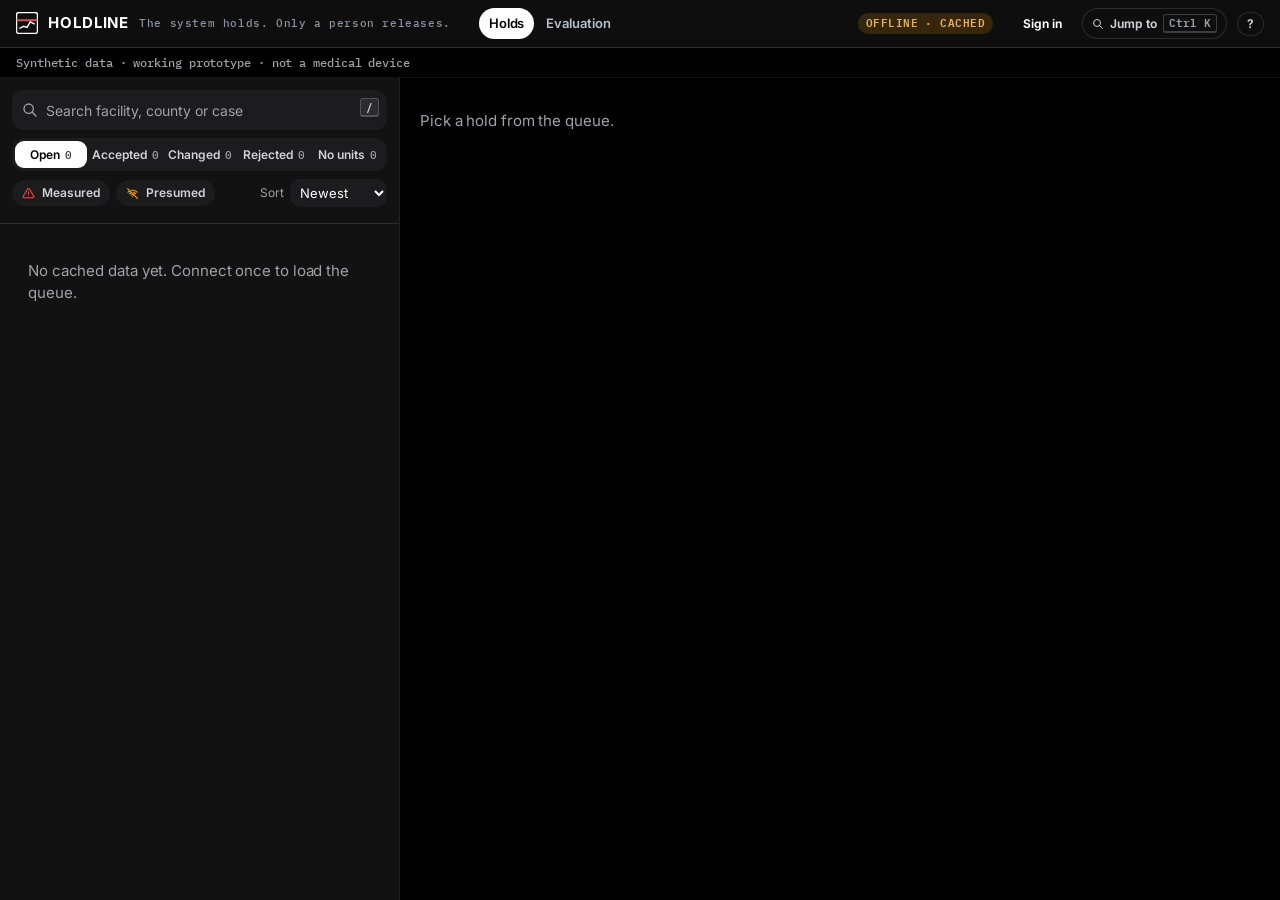
==== commit 0703dc36: "Pass 2: richer queue rows (severity chip, duration bar), case hero with peak numeral and status glow" ====
--- a/holdline/static/index.html
+++ b/holdline/static/index.html
@@ -1,5 +1,5 @@
 <!doctype html><html lang="en"><head><meta charset="utf-8"><meta name="viewport" content="width=device-width,initial-scale=1,viewport-fit=cover">
-<title>HOLDLINE · cold chain hold queue</title><link rel="stylesheet" href="fonts.css"><link rel="stylesheet" href="tokens.css"><link rel="stylesheet" href="app.css"><link rel="stylesheet" href="theme.css">
+<title>HOLDLINE · cold chain hold queue</title><link rel="stylesheet" href="fonts.css"><link rel="stylesheet" href="tokens.css"><link rel="stylesheet" href="app.css"><link rel="stylesheet" href="theme.css" id="theme-css"><link rel="stylesheet" href="print.css" media="print">
 <link rel="stylesheet" href="phone.css"></head>
 <body class="layout-split">
 <!-- Icons: Tabler Icons, MIT, see LICENSE-tabler.txt -->
--- a/holdline/static/app.css
+++ b/holdline/static/app.css
@@ -331,3 +331,11 @@
 .mtable{margin:8px 0 22px}
 .subeye{margin-top:8px}
 @media (prefers-reduced-motion:reduce){.mstrip,.mholds a{transition:none}}
+.handover{margin:0 0 18px;padding:14px 18px;border-radius:16px;background:var(--verified-bg);border:1px solid var(--rule)}
+.handover h2{font-size:16px;margin:0 0 6px}
+.handover ul{list-style:none;margin:0 0 6px;padding:0;display:grid;gap:3px;font-size:13.5px}
+.handover .hint{font-size:12px;color:var(--ink-3);margin:0}
+.case>.handover{margin:28px 36px 0}
+html.light{--paper:#FFFFFF;--surface:#FFFFFF}
+html.light body{background:#FFFFFF}
+html.light thead th{background:#FFFFFF}html.light tbody tr:hover{background:#F5F5F7}
--- a/holdline/static/theme.css
+++ b/holdline/static/theme.css
@@ -111,7 +111,7 @@
 .st.ON_HOLD{background:#fff;color:#000}
 
 /* decision panel: glass with a vivid header glow */
-.decide{background:var(--glass);-webkit-backdrop-filter:saturate(180%) blur(24px);backdrop-filter:saturate(180%) blur(24px);border:1px solid var(--rule);border-radius:24px;padding:24px;gap:14px;overflow:hidden;position:sticky}
+.decide{background:#1C1C1E;border:1px solid var(--rule);border-radius:24px;padding:24px;gap:14px;overflow:hidden;position:sticky}
 .decide::before{content:"";position:absolute;inset:-40% -20% auto -20%;height:180px;background:radial-gradient(50% 60% at 30% 50%,rgba(10,132,255,.30),transparent 70%),radial-gradient(40% 60% at 75% 40%,rgba(191,90,242,.26),transparent 70%);pointer-events:none;z-index:0}
 .decide>*{position:relative;z-index:1}
 .decide h2{font-size:22px;font-weight:750;letter-spacing:-.018em}
@@ -126,11 +126,11 @@
 .slide input::-webkit-slider-thumb{background-color:#D70015}
 .slide.done{background:#D70015}
 .sms{background:var(--surface-3)}
-.toast{background:rgba(44,44,46,.92);-webkit-backdrop-filter:blur(20px);backdrop-filter:blur(20px);border:1px solid var(--rule);border-radius:16px}
+.toast{background:#2C2C2E;border:1px solid var(--rule);border-radius:16px}
 .upd-banner{background:var(--surface-3)}
 .upd-banner button{background:#fff;color:#000}
 dialog{background:var(--surface-2);color:#fff;border:1px solid var(--rule);border-radius:22px}
-dialog::backdrop{background:rgba(0,0,0,.6);-webkit-backdrop-filter:blur(6px);backdrop-filter:blur(6px)}
+dialog::backdrop{background:rgba(0,0,0,.7)}
 .evaltable{background:var(--surface);border-color:var(--rule)}
 
 /* landing: Revolut-style vivid cards and chunky numbers */
@@ -158,11 +158,12 @@
 
 /* spring motion; all off under reduced motion */
 @media (prefers-reduced-motion:no-preference){
-  .ocard,.facts div,.mfridge{animation:rise .7s var(--spring) both}
-  .ocard:nth-child(2),.facts div:nth-child(2){animation-delay:.04s}
-  .ocard:nth-child(3),.facts div:nth-child(3){animation-delay:.08s}
-  .ocard:nth-child(4),.facts div:nth-child(4){animation-delay:.12s}
-  .facts div:nth-child(5){animation-delay:.16s}
+  .ocard{animation:rise .7s var(--spring) both}
+  .ocard:nth-child(2){animation-delay:.04s}
+  .ocard:nth-child(3){animation-delay:.08s}
+  .ocard:nth-child(4){animation-delay:.12s}
+  .list .row,.facts div{transition:transform .45s var(--spring),background .15s}
+  .list .row:hover{transform:translateX(2px)}
   .ocard{transition:transform .5s var(--spring)}
   .ocard:hover{transform:translateY(-4px) scale(1.01)}
 }
@@ -179,3 +180,49 @@
   html body .sheet{padding:16px 16px 96px}
 }
 .xwarn,.warnchip{background:var(--unverified-bg)!important;color:#FFD08A!important;border-color:var(--unverified)!important}.also{color:#FFB340;background:rgba(255,159,10,.14)}
+
+/* ---- pass 2: richer rows, hero, table, chart ---- */
+.list .row{grid-template-columns:18px minmax(0,1fr) auto;padding:14px 14px 14px 12px;gap:4px 10px}
+.list .row .f{font-size:16px;font-weight:700;letter-spacing:-.01em}
+.list .row .m{font-family:var(--sans);font-size:12.5px;color:var(--ink-3)}
+.sev{grid-column:2/4;display:flex;align-items:center;gap:10px;margin-top:4px}
+.schip{font:700 11.5px var(--sans);padding:3px 9px;border-radius:999px;white-space:nowrap}
+.schip.ex{color:#FF8A80;background:rgba(255,69,58,.16)}
+.schip.hot{color:#000;background:#FF453A}
+.schip.gap{color:#FFB340;background:rgba(255,159,10,.15)}
+.dbar{flex:1;height:6px;border-radius:3px;background:rgba(255,255,255,.08);overflow:hidden;max-width:140px}
+.dbar i{display:block;height:100%;border-radius:3px}
+.dbar.ex i{background:linear-gradient(90deg,#FF6961,#FF453A)}
+.dbar.hot i{background:linear-gradient(90deg,#FF453A,#FF2D55)}
+.dbar.gap i{background:repeating-linear-gradient(45deg,#FF9F0A 0 3px,rgba(255,159,10,.35) 3px 6px)}
+.dlab{font:600 11.5px var(--sans);color:var(--ink-3);font-variant-numeric:tabular-nums}
+.list .row.sel{background:linear-gradient(100deg,rgba(10,132,255,.38),rgba(94,92,230,.22) 60%,rgba(191,90,242,.12));box-shadow:inset 0 0 0 1px rgba(64,156,255,.55)}
+.list .row.sel .f{color:#fff}
+
+/* case hero: gradient status band and the peak as a big numeral */
+.chead{position:relative;padding:22px 24px 18px;border-radius:26px;overflow:hidden;background:#121212}
+.chead::before{content:"";position:absolute;inset:0;z-index:0;pointer-events:none;background:radial-gradient(80% 140% at 0% 0%,rgba(255,69,58,.30),transparent 60%),radial-gradient(60% 120% at 100% 0%,rgba(191,90,242,.22),transparent 60%)}
+.sheet:has(.kick.done) .chead::before{background:radial-gradient(80% 140% at 0% 0%,rgba(10,132,255,.30),transparent 60%),radial-gradient(60% 120% at 100% 0%,rgba(94,92,230,.22),transparent 60%)}
+.chead>*{position:relative;z-index:1}
+.hero{display:flex;align-items:flex-end;justify-content:space-between;gap:24px;flex-wrap:wrap}
+.hero h1{margin:14px 0 6px;flex:1 1 320px}
+.hpeak{display:grid;justify-items:end;line-height:1}
+.hpl{font:600 12px var(--sans);color:var(--ink-3);margin-bottom:4px}
+.hpv{font:800 64px/1 var(--sans);letter-spacing:-.04em;font-variant-numeric:tabular-nums}
+.hpv small{font-size:28px;font-weight:700;margin-left:2px}
+.hpeak.ex .hpv{color:#FF6961}
+.hpeak.un .hpv{color:#FFB340;font-size:34px}
+
+/* unit table: roomy rows, pill tags, sticky header */
+.unitsp .twrap{max-height:560px}
+.unitsp thead th{position:sticky;top:0;z-index:2;background:#1C1C1E}
+.unitsp td{padding:14px 14px}
+.st{border-radius:999px!important;padding:4px 10px!important;font:700 11px var(--sans)!important;letter-spacing:.02em}
+.st.ON_HOLD{background:#fff;color:#000}
+.st.RELEASED{background:rgba(48,209,88,.18);color:#30D158}
+.st.QUARANTINED{background:rgba(255,69,58,.16);color:#FF8A80}
+
+/* chart */
+:root{--chart-line:#FFFFFF;--chart-fill:#0A84FF}
+.chart .limline{stroke-dasharray:none;stroke-width:1.5}
+@media (max-width:760px){html body .hpv{font-size:44px}html body .hpv small{font-size:20px}html body .chead{padding:16px 16px 14px;border-radius:20px}}
--- a/holdline/static/print.css
+++ b/holdline/static/print.css
@@ -0,0 +1,32 @@
+/* One-page case report for the audit file. Print from an open case (Ctrl/Cmd+P or the command menu).
+   Pure white paper, black text; colour is never the only signal (every state keeps its word). */
+@page{size:A4;margin:14mm}
+*{background:#FFFFFF!important;color:#000!important;box-shadow:none!important;text-shadow:none!important;animation:none!important;transition:none!important;-webkit-backdrop-filter:none!important;backdrop-filter:none!important}
+.bar,.queue,.decidebar,.toasts,#toasts,.backbtn,.skip,dialog,.roles,.slide,.steps,details.more,.chead::before,.decide::before,.upd-banner,.cmdbtn,.sev .dbar{display:none!important}
+html,body,main,.case{display:block!important;height:auto!important;overflow:visible!important;width:auto!important;position:static!important}
+.context{border-bottom:1px solid #000;font-size:9pt;white-space:normal}
+.context::after{content:" · printed report, synthetic data";}
+.sheet{display:block!important;padding:0!important;max-width:none}
+.chead{padding:0!important;border-radius:0}
+.hero h1,.chead h1{font-size:18pt!important;margin:6pt 0}
+.hpv{font-size:22pt!important}
+.kick{border:1.5px solid #000;border-radius:3px}
+.facts{display:grid!important;grid-template-columns:repeat(4,1fr);gap:0!important;border:1px solid #000;margin:8pt 0}
+.facts div{border-radius:0!important;border-left:1px solid #000;padding:4pt 6pt!important}
+.facts dd{font-size:13pt!important}
+.panel,.decide{border:1px solid #000!important;border-radius:0!important;padding:6pt!important;margin:6pt 0;position:static!important;break-inside:avoid}
+.decide form,.decide textarea,.decide button,.decide select,.decide input{display:none!important}
+.chart svg{max-height:60mm}
+.chart path[fill="url(#fillg)"],.chart .exglow{display:none}
+.chart path{stroke:#000!important}
+.twrap{max-height:none!important;overflow:visible!important;border:0!important}
+table{font-size:8pt}
+thead th{position:static!important;border-bottom:1px solid #000}
+td{padding:2pt 4pt!important;border-bottom:1px solid #999}
+.st{border:1px solid #000}
+a{text-decoration:none}
+:root,html{background:#FFFFFF!important;color-scheme:light}
+svg text{fill:#000!important}
+.chart figcaption,.chart .curread,.chart+p,.chartp>p,.chartp details,.ostats{display:none!important}
+.hpeak .hpv{color:#000!important}
+.sheet>*{margin-bottom:6pt}
